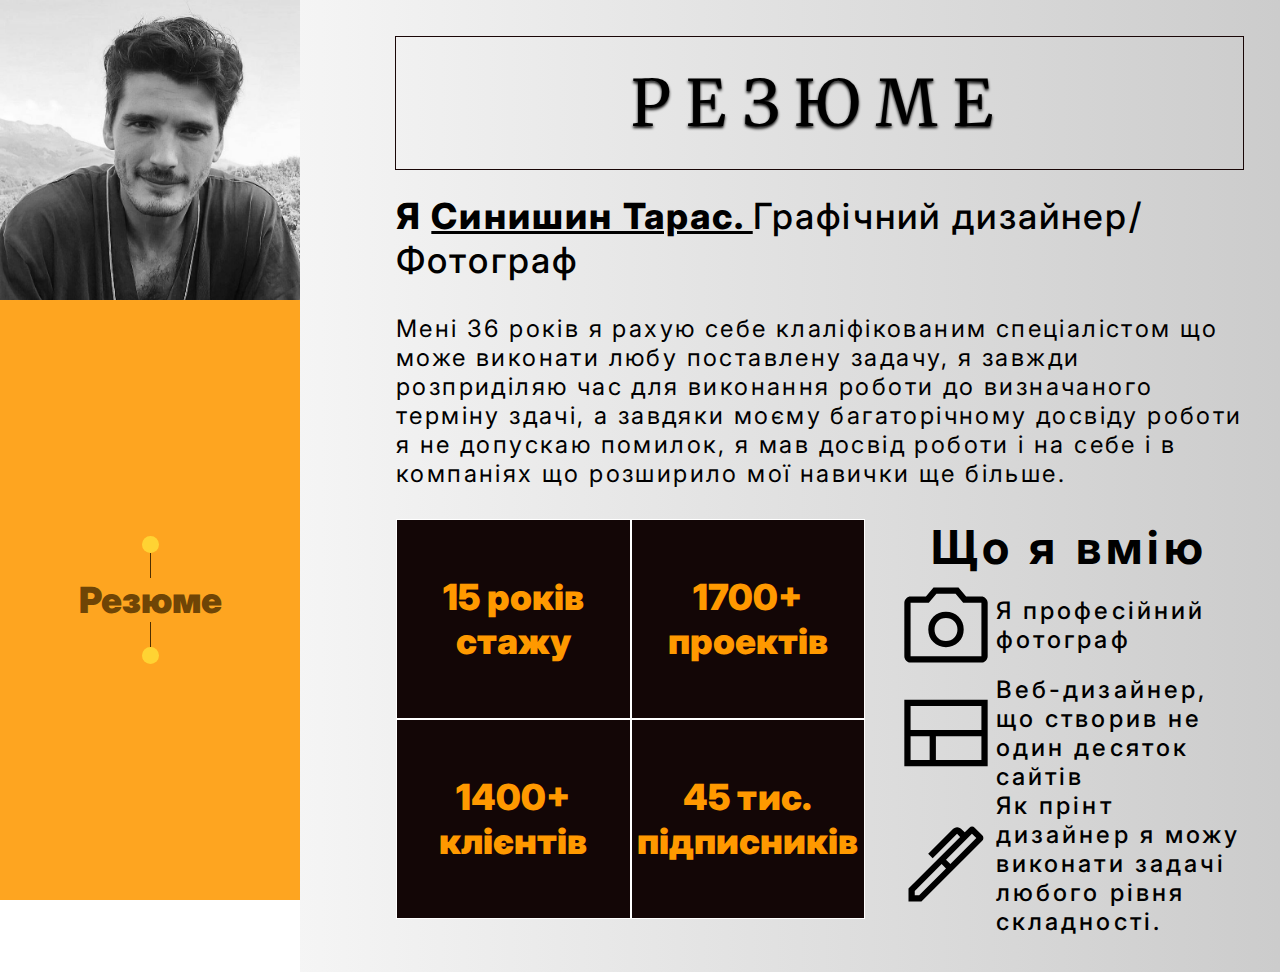
==== portfolio.html @ 20724bbf "Implemented resume block" ====
<!DOCTYPE html>
<html lang="en">
  <head>
    <meta charset="UTF-8" />
    <meta name="viewport" content="width=device-width, initial-scale=1.0" />
    <title>Портфоліо</title>
    <link rel="stylesheet" href="portfolio-style.css" />
  </head>
  <body>
    <aside>
      <img src="resources/my_photo.jpg" alt="My photo">  
      <div id="page-structure">
        <div class="aside-seperator">
          <div class="aside-seperator-dot"></div>
          <div class="aside-seperator-line"></div>
        </div>
        <p class="aside-destination">Резюме</p>
        <div class="aside-seperator">
          <div class="aside-seperator-line"></div>
          <div class="aside-seperator-dot"></div>
        </div>
      </div>
    </aside>
    <main>
      <div class="block">
        <div class="block-headline">РЕЗЮМЕ</div> 
        <div style="height: 36px;"></div>
        <p id="about-me">
            <span style="font-weight: 800;">Я </span>
            <span style="font-weight: 800; text-decoration: underline;">
                Синишин Тарас.
            </span>
            Графічний дизайнер/Фотограф
        </p> 
        <div style="height: 48px;"></div>
        <p id="about-me-details">Мені 36 років я рахую себе клаліфікованим спеціалістом що може виконати любу поставлену задачу, я завжди розприділяю час для виконання роботи до визначаного терміну здачі, а завдяки моєму багаторічному досвіду роботи я не допускаю помилок, я мав досвід роботи і на себе і в компаніях що розширило мої навички ще більше.</p>
        <div style="height: 48px;"></div>
        <div id="why-me-block">
          <div id="achievements-block">
            <div class="achievement">15 років стажу</div>
            <div class="achievement">1700+ проектів</div>
            <div class="achievement">1400+ клієнтів</div>
            <div class="achievement">45 тис. підписників</div>
          </div>
          <div style="width: 96px;"></div>
          <div id="what-i-can-do">
            <h3 style="align-self: center;">Що я вмію</h3>
            <div class="what-i-can-do-item">
              <img src="resources/camera-icon.svg">
              <p>Я професійний фотограф</p>
            </div>
            <div class="what-i-can-do-item">
              <img src="resources/layout-icon.svg">
              <p>Веб-дизайнер, що створив не один десяток сайтів</p>
            </div>
            <div class="what-i-can-do-item">
              <img src="resources/pen-icon.svg">
              <p>Як прінт дизайнер я можу виконати задачі любого рівня складності.</p>
            </div>
          </div>
        </div>
      </div>  
    </main>
  </body>
</html>
---- portfolio-style.css ----
/*Inter font*/
@import url('https://fonts.googleapis.com/css2?family=Inter:wght@100..900&display=swap');
/*Merriweather font*/
@import url('https://fonts.googleapis.com/css2?family=Merriweather:ital,wght@0,300;0,400;0,700;0,900;1,300;1,400;1,700;1,900&display=swap');

* {
    margin: 0px;
}

body {
    display: flex;
}



/*Бічна панель навігації*/
aside {
    display: flex;
    flex-direction: column;
    width: 300px;
    height: 100vh;
    background-color: hsla(36, 99%, 56%, 1);
}

#page-structure {
    display: flex;
    flex-direction: column;
    justify-content: center;
    align-items: center;
    width: 100%;
    flex-grow: 1;
}

.aside-seperator {
    display: flex;
    flex-direction: column;
    align-items: center;
}

.aside-seperator-dot {
    width: 17px;
    height: 17px;
    border-radius: 50%;
    background-color: hsla(47, 100%, 60%, 1);
}

.aside-seperator-line {
    width: 1px;
    height: 25px;
    background-color: hsla(36, 100%, 15%, 1);
}

.aside-destination {
    font-family: "Inter", sans-serif;
    font-size: 36px;
    font-weight: 900;
    color: hsla(36, 90%, 23%, 1);
}



/*Головний блок та спільні компоненти*/
main {
    background-image: linear-gradient(90deg, hsla(0, 0%, 96%, 1), hsla(0, 0%, 79%, 1));
    flex-grow: 1;
}

.block {
    display: flex;
    flex-direction: column;
    padding: 36px 96px;
    height: 100vh;
}

.block-headline {
    display: flex;
    justify-content: center;
    align-items: center;
    max-width: 1305px;
    width: 100%;
    height: 202px;
    align-self: center;
    border: 1px solid hsla(0, 63%, 6%, 1);
    font-family: "Merriweather", sans-serif;
    font-size: 64px;
    font-weight: 400;
    letter-spacing: 0.25em;
    text-shadow: 0px 2px 3px black;
}



/*Блок резюме*/
#about-me {
    font-family: "Inter", sans-serif;
    font-size: 36px;
    font-weight: 500;
    letter-spacing: 0.06em;
}

#about-me-details {
    font-family: "Inter", sans-serif;
    font-size: 24px;
    font-weight: 400;
    letter-spacing: 0.1em;
}

#why-me-block {
    display: flex;
}

#achievements-block {
    display: grid;
    height: 400px;
    grid-template-columns: 50% 50%;
    background-color: hsla(0, 50%, 5%, 1);
}

.achievement {
    display: flex;
    /* height: 200px; */
    justify-content: center;
    align-items: center;
    font-family: "Inter", sans-serif;
    font-size: 36px;
    font-weight: 900;
    text-align: center;
    color: hsla(36, 100%, 50%, 1);
    border: 1px solid white;
    padding: 24px;
}

#what-i-can-do {
    display: flex;
    flex-direction: column;
    font-family: "Inter", sans-serif;
    font-size: 40px;
    font-weight: 800;
    letter-spacing: 0.13em;
}

.what-i-can-do-item {
    display: flex;
    align-items: center;
    font-family: "Inter", sans-serif;
    font-size: 24px;
    font-weight: 500;
    letter-spacing: 0.13em;
}
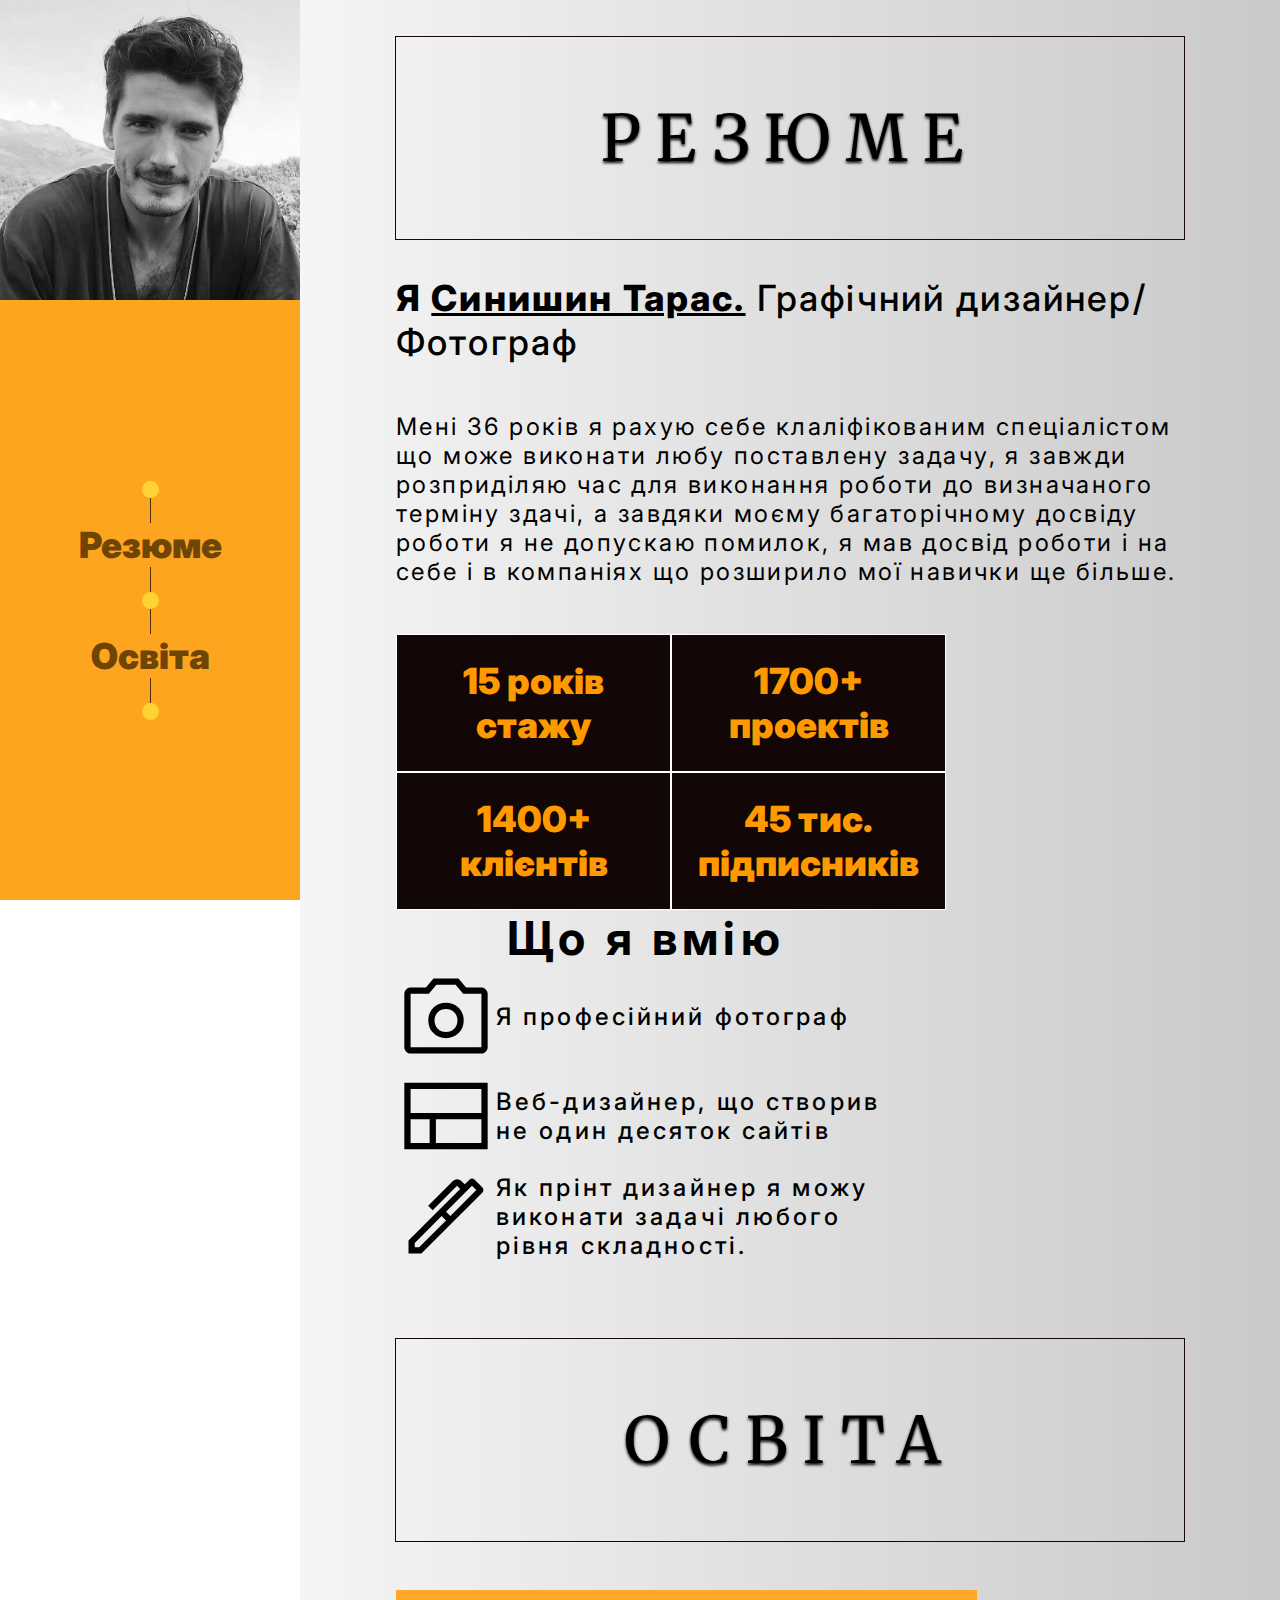
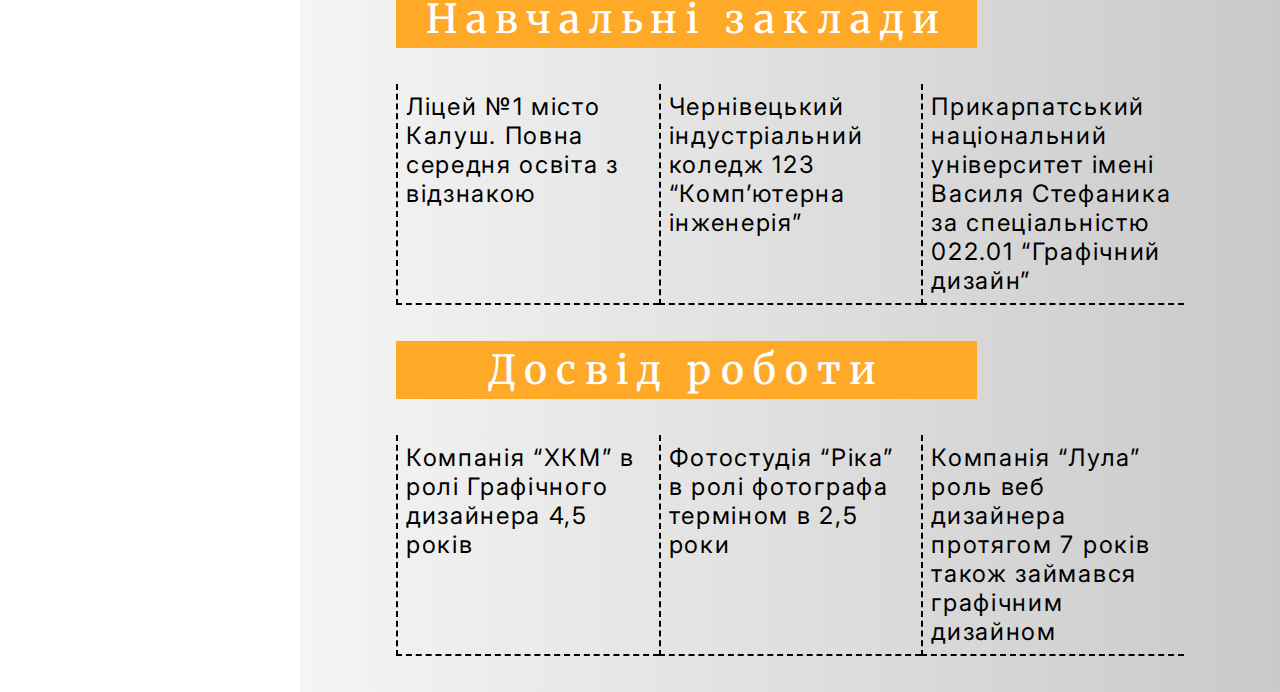
==== commit 66a207c5: "Implemented education block" ====
--- a/portfolio.html
+++ b/portfolio.html
@@ -18,18 +18,23 @@
         <div class="aside-seperator">
           <div class="aside-seperator-line"></div>
           <div class="aside-seperator-dot"></div>
+          <div class="aside-seperator-line"></div>
+        </div>
+        <p class="aside-destination">Освіта</p>
+        <div class="aside-seperator">
+          <div class="aside-seperator-line"></div>
+          <div class="aside-seperator-dot"></div>
         </div>
       </div>
     </aside>
     <main>
+      <!--Блок резюме-->
       <div class="block">
         <div class="block-headline">РЕЗЮМЕ</div> 
         <div style="height: 36px;"></div>
         <p id="about-me">
             <span style="font-weight: 800;">Я </span>
-            <span style="font-weight: 800; text-decoration: underline;">
-                Синишин Тарас.
-            </span>
+            <span style="font-weight: 800; text-decoration: underline;"> Синишин Тарас.</span>
             Графічний дизайнер/Фотограф
         </p> 
         <div style="height: 48px;"></div>
@@ -59,7 +64,27 @@
             </div>
           </div>
         </div>
-      </div>  
+      </div> 
+      <!--Блок освіти-->
+      <div class="block">
+        <div class="block-headline">ОСВІТА</div> 
+        <div style="height: 48px;"></div>
+        <h3 class="education-type-title">Навчальні заклади</h3>
+        <div style="height: 36px;"></div>
+        <div class="education-items">
+          <div class="education-item">Ліцей №1 місто Калуш. Повна середня освіта з відзнакою</div>
+          <div class="education-item">Чернівецький індустріальний коледж 123 “Комп’ютерна інженерія”</div>
+          <div class="education-item">Прикарпатський національний університет імені Василя Стефаника за спеціальністю 022.01 “Графічний дизайн”</div>
+        </div>
+        <div style="height: 36px;"></div>
+        <h3 class="education-type-title">Досвід роботи</h3>
+        <div style="height: 36px;"></div>
+        <div class="education-items">
+          <div class="education-item">Компанія “ХКМ” в ролі Графічного дизайнера 4,5 років</div>
+          <div class="education-item">Фотостудія “Ріка” в ролі фотографа терміном в 2,5 роки</div>
+          <div class="education-item">Компанія “Лула” роль веб дизайнера протягом 7 років також займався графічним дизайном</div>
+        </div>
+      </div> 
     </main>
   </body>
 </html>
--- a/portfolio-style.css
+++ b/portfolio-style.css
@@ -3,21 +3,22 @@
 /*Merriweather font*/
 @import url('https://fonts.googleapis.com/css2?family=Merriweather:ital,wght@0,300;0,400;0,700;0,900;1,300;1,400;1,700;1,900&display=swap');
 
+:root {
+    --aside-width: 300px;
+}
+
 * {
     margin: 0px;
-}
-
-body {
-    display: flex;
 }
 
 
 
 /*Бічна панель навігації*/
 aside {
+    position: fixed;
     display: flex;
     flex-direction: column;
-    width: 300px;
+    width: var(--aside-width);
     height: 100vh;
     background-color: hsla(36, 99%, 56%, 1);
 }
@@ -62,14 +63,14 @@
 /*Головний блок та спільні компоненти*/
 main {
     background-image: linear-gradient(90deg, hsla(0, 0%, 96%, 1), hsla(0, 0%, 79%, 1));
-    flex-grow: 1;
+    margin-left: var(--aside-width);
 }
 
 .block {
     display: flex;
     flex-direction: column;
     padding: 36px 96px;
-    height: 100vh;
+    min-height: 100vh;
 }
 
 .block-headline {
@@ -107,18 +108,18 @@
 
 #why-me-block {
     display: flex;
+    flex-wrap: wrap;
 }
 
 #achievements-block {
     display: grid;
-    height: 400px;
+    max-width: 550px;
     grid-template-columns: 50% 50%;
     background-color: hsla(0, 50%, 5%, 1);
 }
 
 .achievement {
     display: flex;
-    /* height: 200px; */
     justify-content: center;
     align-items: center;
     font-family: "Inter", sans-serif;
@@ -137,6 +138,7 @@
     font-size: 40px;
     font-weight: 800;
     letter-spacing: 0.13em;
+    max-width: 500px;
 }
 
 .what-i-can-do-item {
@@ -146,4 +148,33 @@
     font-size: 24px;
     font-weight: 500;
     letter-spacing: 0.13em;
+}
+
+.education-type-title {
+    width: 565px;
+    font-family: "Merriweather", sans-serif;
+    font-size: 40px;
+    font-weight: 500;
+    letter-spacing: 0.21em;
+    text-align: center;
+    padding: 4px 8px;
+    background-color: hsla(36, 100%, 58%, 1);
+    color: white;
+}
+
+.education-items {
+    display: flex;
+}
+
+.education-item {
+    flex: 1;
+    min-width: 200px;
+    min-height: 160px;
+    border-left: 2px dashed black;
+    border-bottom: 2px dashed black;
+    font-family: "Inter", sans-serif;
+    font-size: 24px;
+    font-weight: 400;
+    padding: 8px;
+    letter-spacing: 0.07em;
 }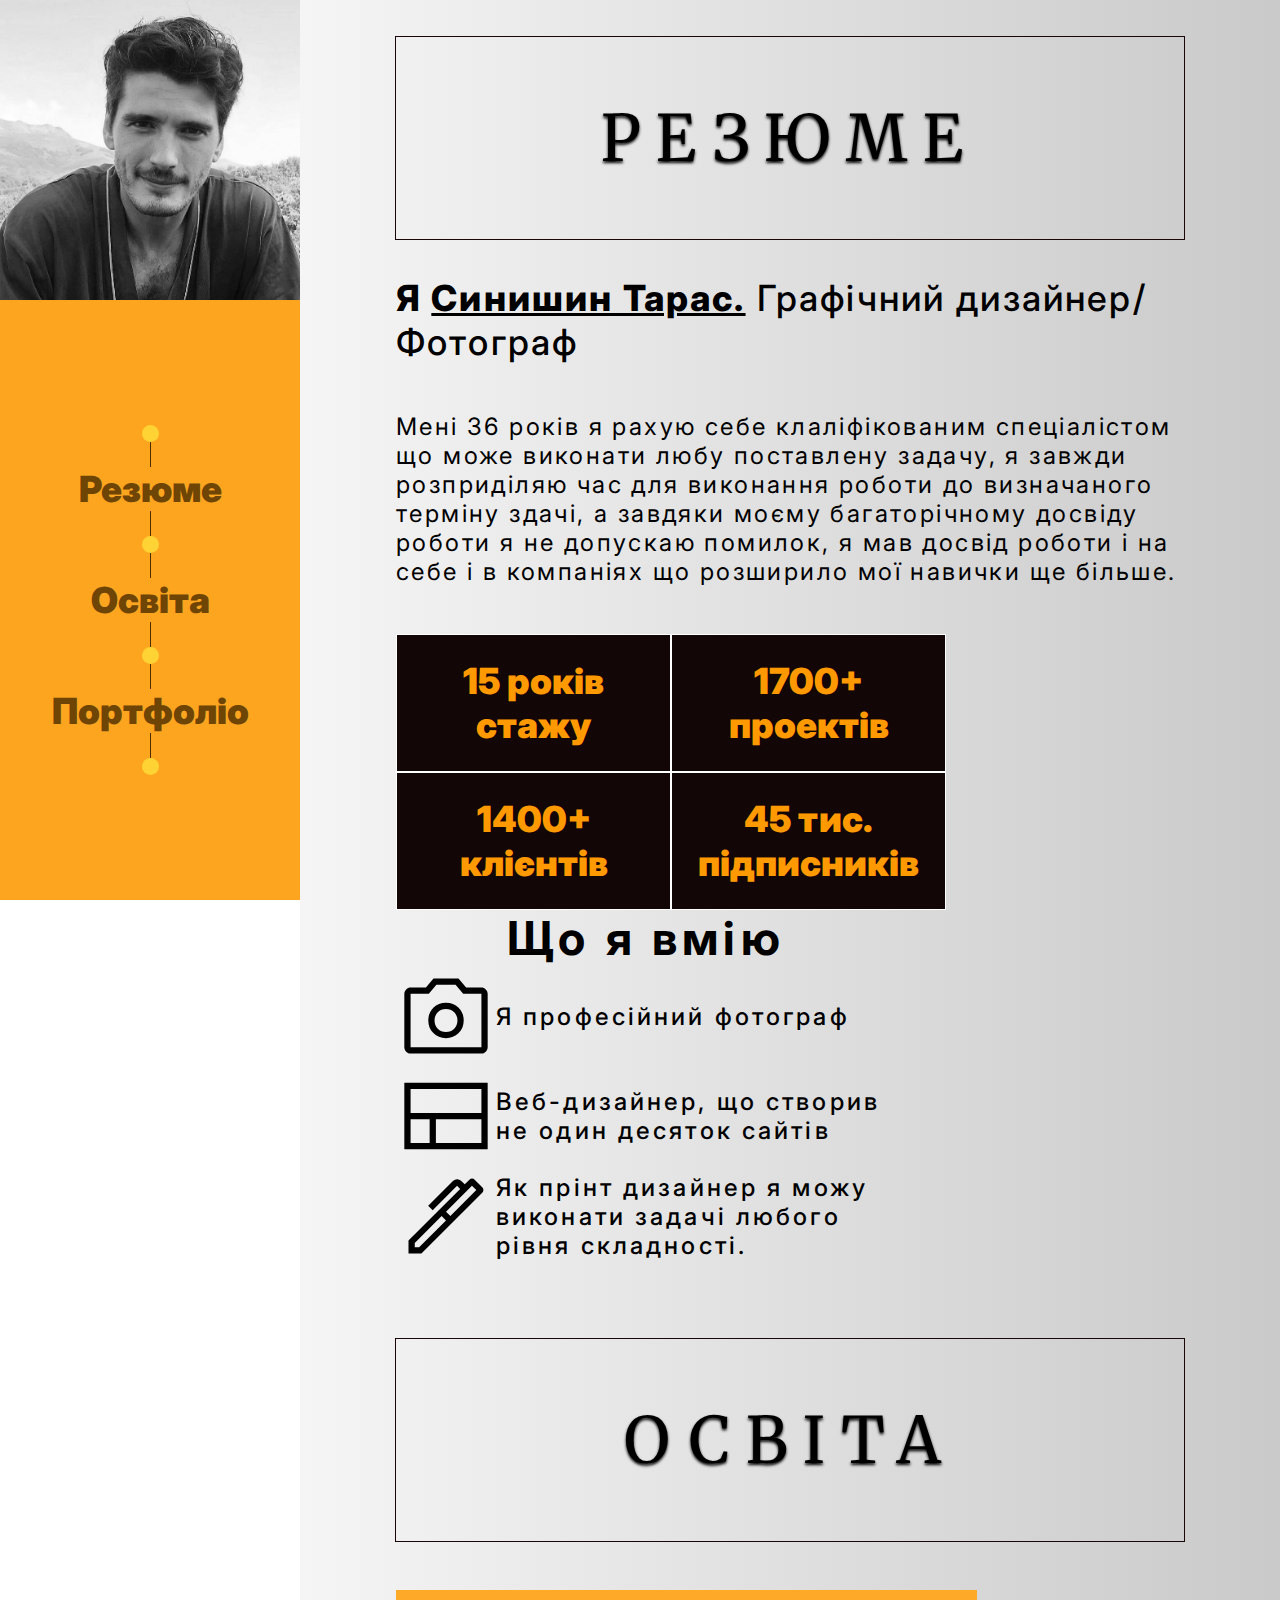
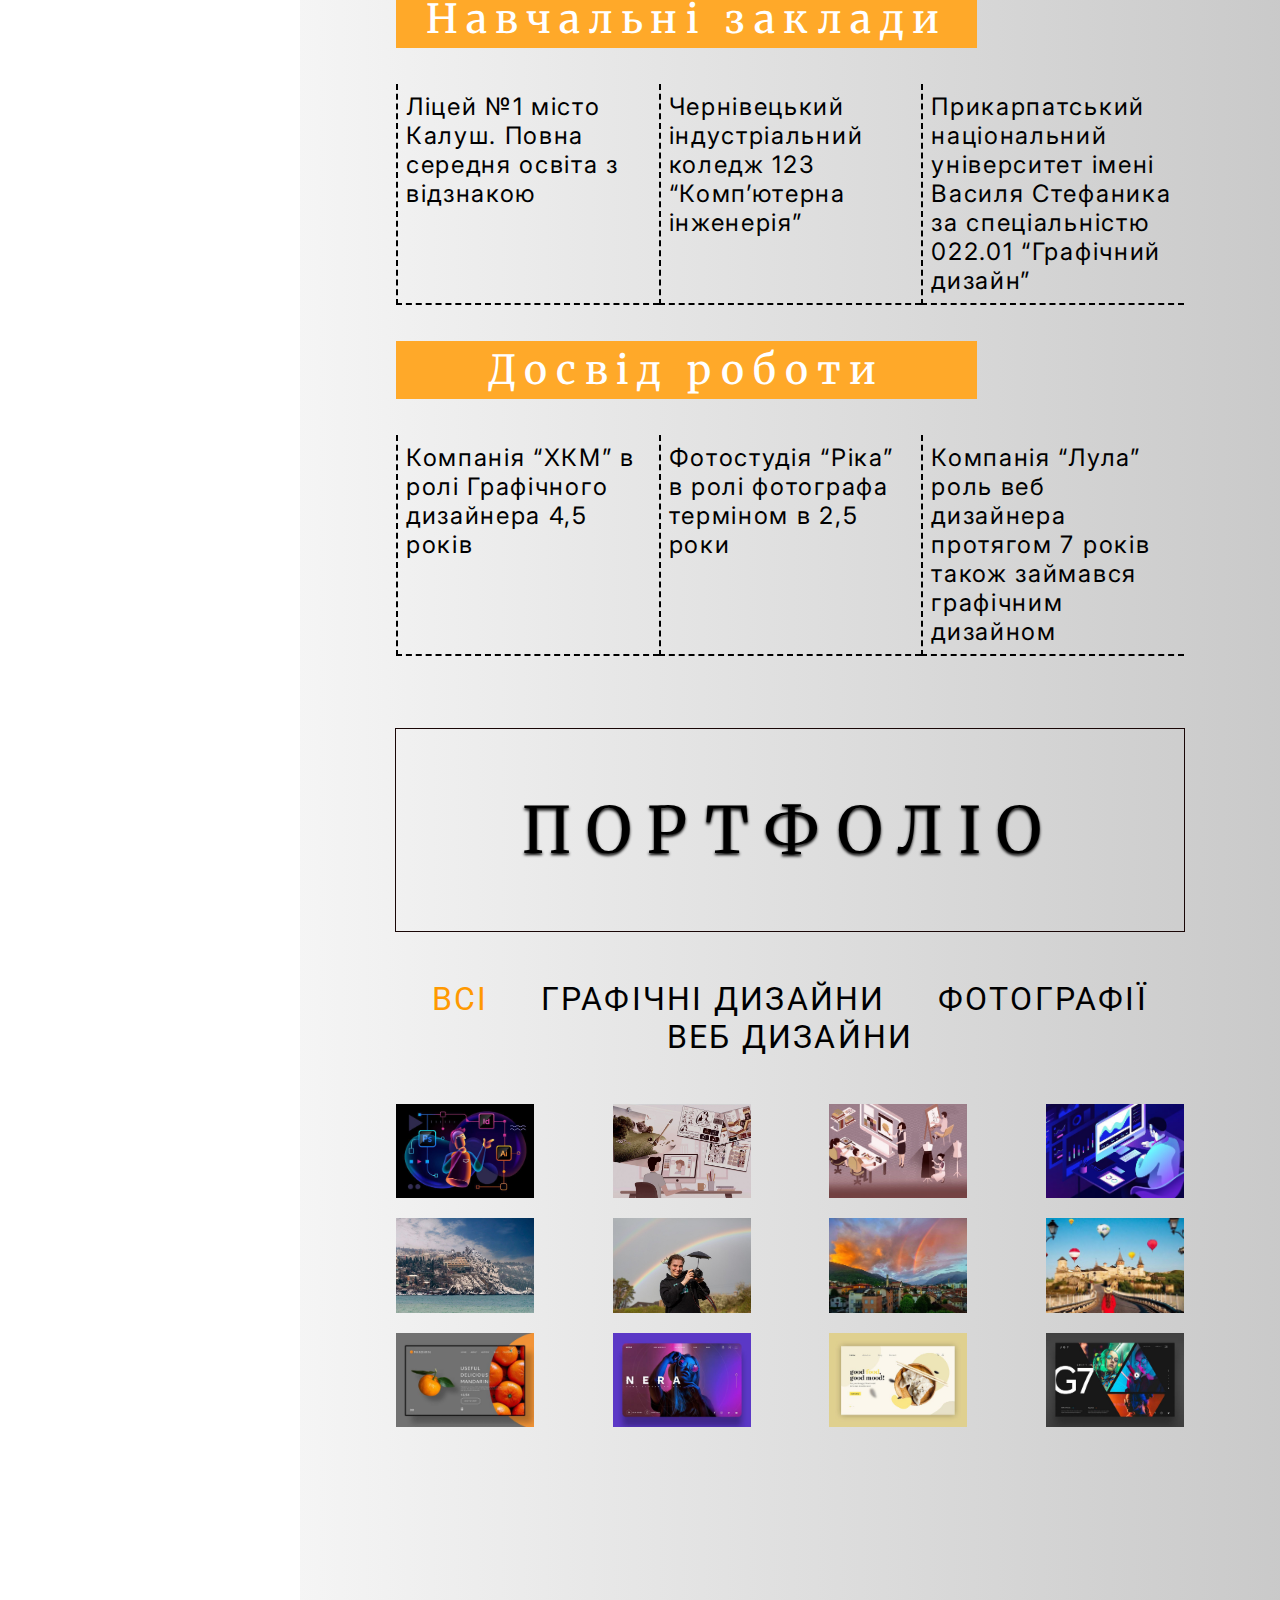
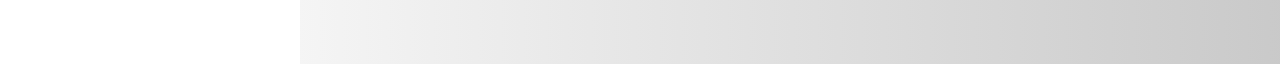
==== commit a9bbafb2: "Implemented portfolio block" ====
--- a/portfolio.html
+++ b/portfolio.html
@@ -21,6 +21,12 @@
           <div class="aside-seperator-line"></div>
         </div>
         <p class="aside-destination">Освіта</p>
+        <div class="aside-seperator">
+          <div class="aside-seperator-line"></div>
+          <div class="aside-seperator-dot"></div>
+          <div class="aside-seperator-line"></div>
+        </div>
+        <p class="aside-destination">Портфоліо</p>
         <div class="aside-seperator">
           <div class="aside-seperator-line"></div>
           <div class="aside-seperator-dot"></div>
@@ -85,6 +91,32 @@
           <div class="education-item">Компанія “Лула” роль веб дизайнера протягом 7 років також займався графічним дизайном</div>
         </div>
       </div> 
+      <!--Портфоліо блок-->
+      <div class="block">
+        <div class="block-headline">ПОРТФОЛІО</div> 
+        <div style="height: 48px;"></div>
+        <div id="portfolio-item-types-selector">
+          <p class="selected-portfolio-item-type">ВСІ</p>
+          <p class="unselected-portfolio-item-type">ГРАФІЧНІ ДИЗАЙНИ</p>
+          <p class="unselected-portfolio-item-type">ФОТОГРАФІЇ</p>
+          <p class="unselected-portfolio-item-type">ВЕБ ДИЗАЙНИ</p>
+        </div>
+        <div style="height: 48px;"></div>
+        <div id="portfolio-items">
+          <img src="resources/graphic_design_1.jpg" alt="Графічний дизайн 1" class="portfolio-item">
+          <img src="resources/graphic_design_2.jpg" alt="Графічний дизайн 2" class="portfolio-item">
+          <img src="resources/graphic_design_3.jpg" alt="Графічний дизайн 3" class="portfolio-item">
+          <img src="resources/graphic_design_4.jpg" alt="Графічний дизайн 4" class="portfolio-item">
+          <img src="resources/photography_1.jpg" alt="Фотографія 1" class="portfolio-item">
+          <img src="resources/photography_2.jpg" alt="Фотографія 2" class="portfolio-item">
+          <img src="resources/photography_3.jpg" alt="Фотографія 3" class="portfolio-item">
+          <img src="resources/photography_4.jpg" alt="Фотографія 4" class="portfolio-item">
+          <img src="resources/web_design_1.jpg" alt="Веб-дизайн 1" class="portfolio-item">
+          <img src="resources/web_design_2.jpg" alt="Веб-дизайн 2" class="portfolio-item">
+          <img src="resources/web_design_3.jpg" alt="Веб-дизайн 3" class="portfolio-item">
+          <img src="resources/web_design_4.jpg" alt="Веб-дизайн 4" class="portfolio-item">
+        </div>
+      </div>
     </main>
   </body>
 </html>
--- a/portfolio-style.css
+++ b/portfolio-style.css
@@ -2,6 +2,8 @@
 @import url('https://fonts.googleapis.com/css2?family=Inter:wght@100..900&display=swap');
 /*Merriweather font*/
 @import url('https://fonts.googleapis.com/css2?family=Merriweather:ital,wght@0,300;0,400;0,700;0,900;1,300;1,400;1,700;1,900&display=swap');
+/*Roboto font*/
+@import url('https://fonts.googleapis.com/css2?family=Roboto:ital,wght@0,100;0,300;0,400;0,500;0,700;0,900;1,100;1,300;1,400;1,500;1,700;1,900&display=swap');
 
 :root {
     --aside-width: 300px;
@@ -56,6 +58,8 @@
     font-size: 36px;
     font-weight: 900;
     color: hsla(36, 90%, 23%, 1);
+    user-select: none;
+    cursor: pointer;
 }
 
 
@@ -150,6 +154,9 @@
     letter-spacing: 0.13em;
 }
 
+
+
+/*Блок освіти*/
 .education-type-title {
     width: 565px;
     font-family: "Merriweather", sans-serif;
@@ -177,4 +184,50 @@
     font-weight: 400;
     padding: 8px;
     letter-spacing: 0.07em;
+}
+
+
+
+/*Блок портфоліо*/
+#portfolio-item-types-selector {
+    display: flex;
+    flex-wrap: wrap;
+    width: 100%;
+    justify-content: space-evenly;
+}
+
+.selected-portfolio-item-type {
+    font-family: "Roboto", sans-serif;
+    font-size: 32px;
+    font-weight: 400;
+    letter-spacing: 0.07em;
+    color: hsla(36, 100%, 50%, 1);
+    text-align: center;
+    margin: 0px 16px;
+    user-select: none;
+    cursor: pointer;
+}
+
+.unselected-portfolio-item-type {
+    font-family: "Roboto", sans-serif;
+    font-size: 32px;
+    font-weight: 400;
+    letter-spacing: 0.07em;
+    text-align: center;
+    margin: 0px 16px;
+    user-select: none;
+    cursor: pointer;
+}
+
+#portfolio-items {
+    display: grid;
+    row-gap: 20px;
+    column-gap: 10%;
+    grid-template-columns: repeat(4, 1fr);
+}
+
+.portfolio-item {
+    width: 100%;
+    aspect-ratio: 270/185;
+    object-fit: cover;
 }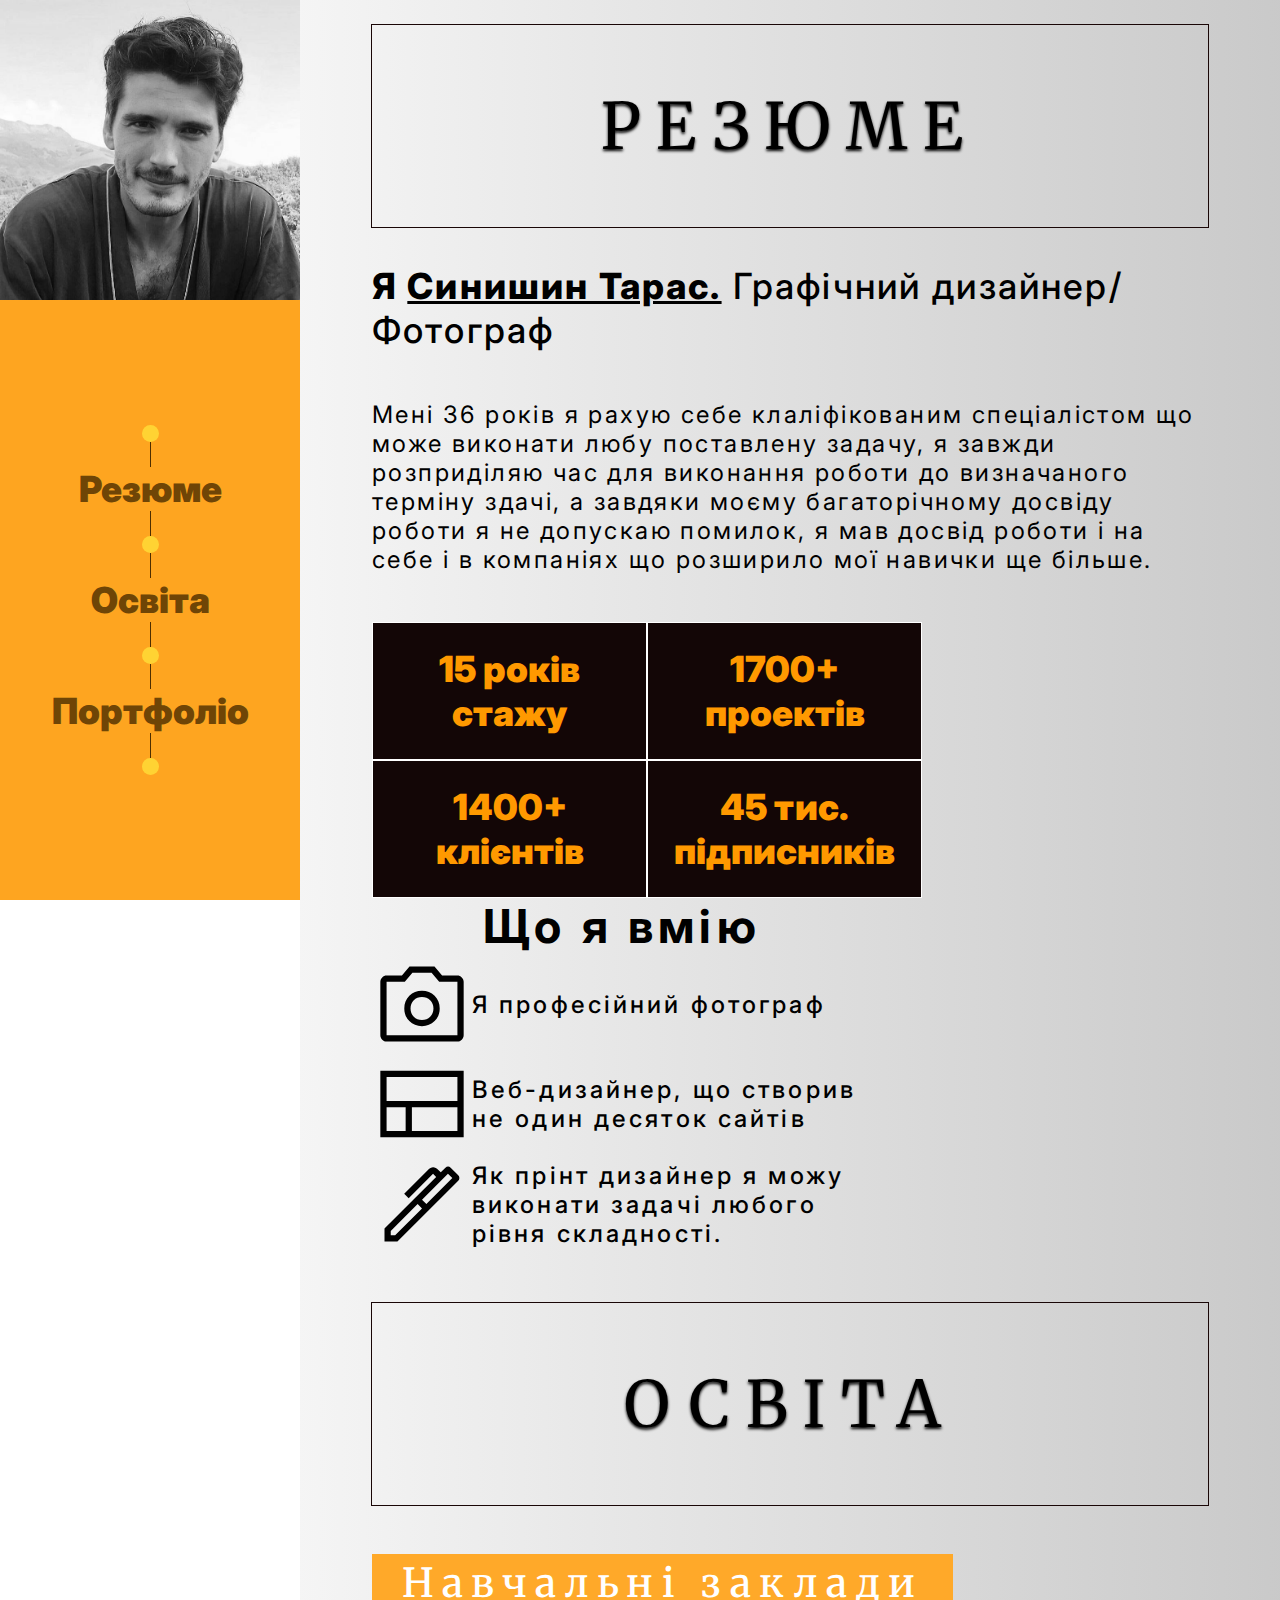
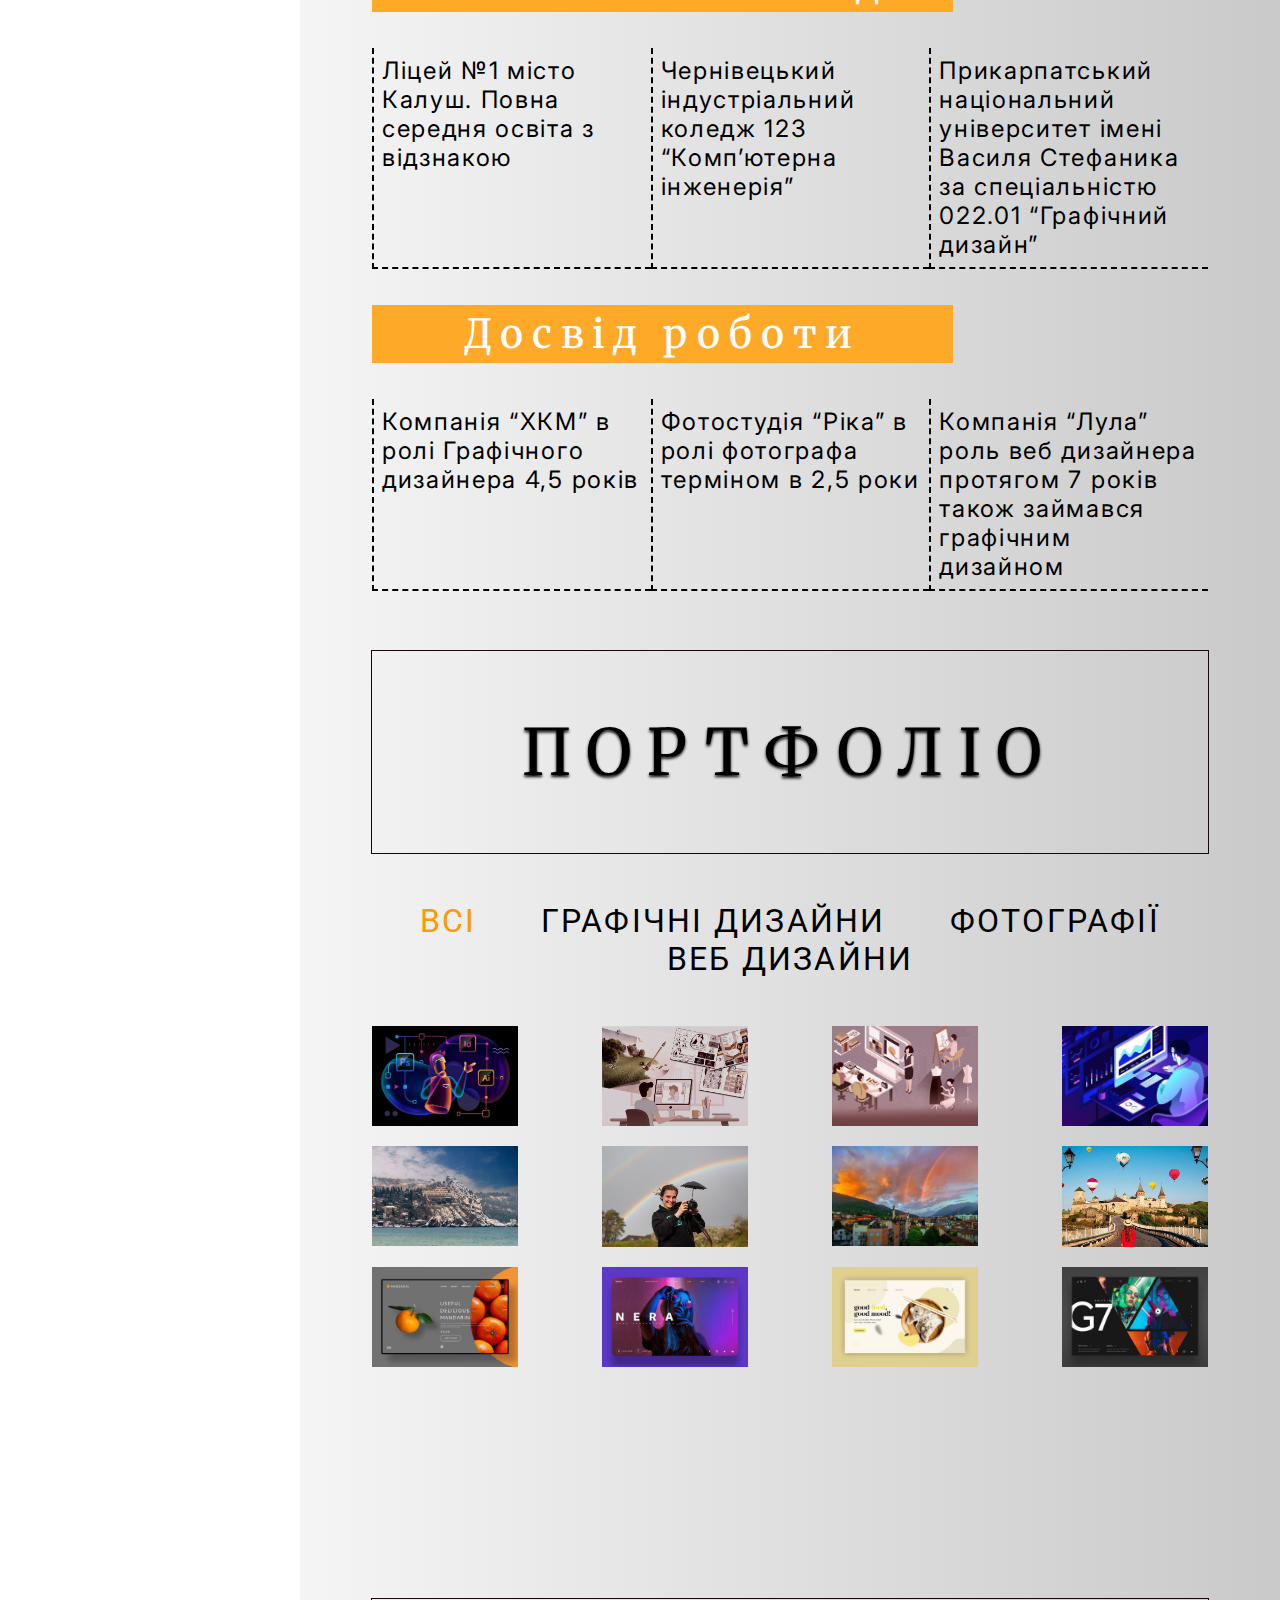
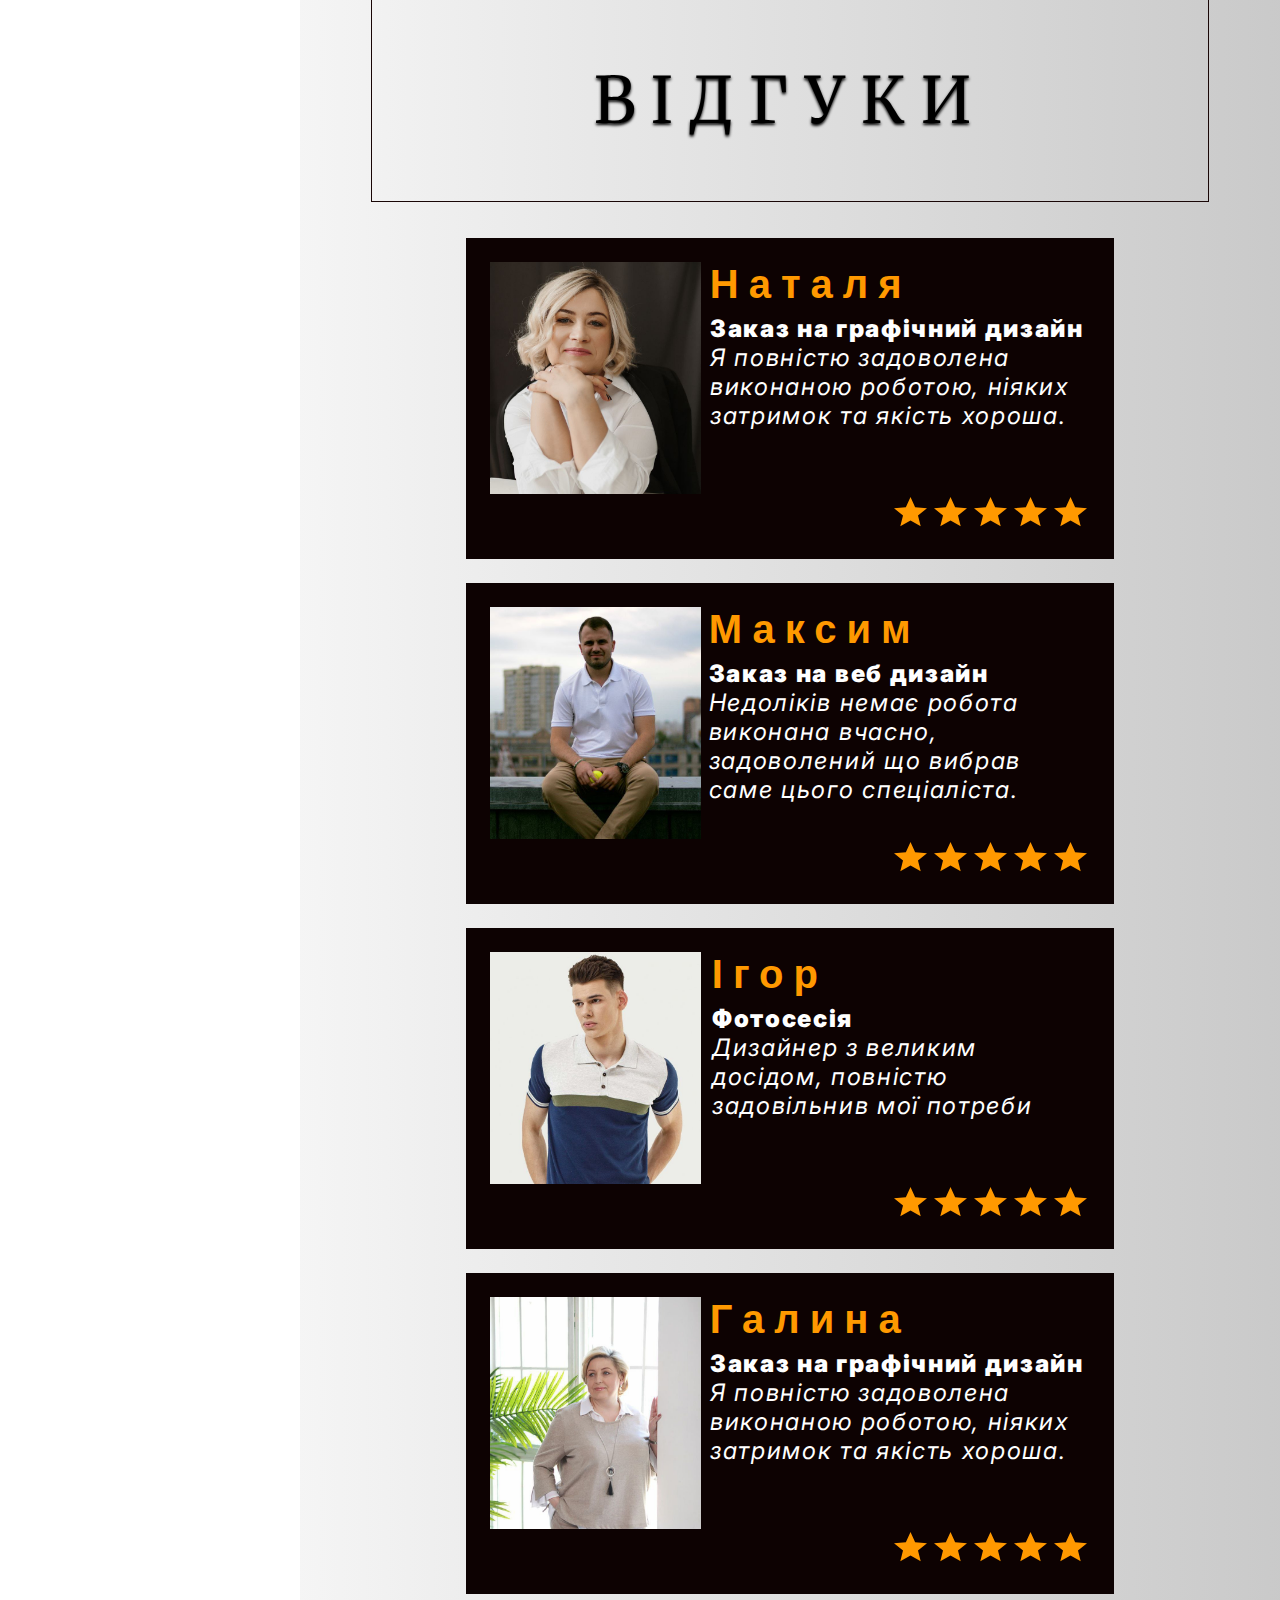
==== commit 52057c52: "Implemented reviews block" ====
--- a/portfolio.html
+++ b/portfolio.html
@@ -91,7 +91,7 @@
           <div class="education-item">Компанія “Лула” роль веб дизайнера протягом 7 років також займався графічним дизайном</div>
         </div>
       </div> 
-      <!--Портфоліо блок-->
+      <!--Блок портфоліо-->
       <div class="block">
         <div class="block-headline">ПОРТФОЛІО</div> 
         <div style="height: 48px;"></div>
@@ -117,6 +117,85 @@
           <img src="resources/web_design_4.jpg" alt="Веб-дизайн 4" class="portfolio-item">
         </div>
       </div>
+      <!--Блок відгуків-->
+      <div class="block">
+        <div class="block-headline">ВІДГУКИ</div> 
+        <div style="height: 24px;"></div>
+        <div id="reviews">
+          <div class="review">
+            <div style="display: flex;">
+              <img src="resources/customer_1.jpg" alt="Клієнт 1" class="reviewer-photo">
+              <div style="width: 24px;"></div>
+              <div>
+                <p class="reviewer-name">Наталя</p>
+                <p class="review-order-type">Заказ на графічний дизайн</p>
+                <p class="review-description">Я повністю задоволена виконаною роботою, ніяких затримок та якість хороша.</p>
+              </div>
+            </div>
+            <div class="review-stars">
+              <img src="resources/star-icon.svg">
+              <img src="resources/star-icon.svg">
+              <img src="resources/star-icon.svg">
+              <img src="resources/star-icon.svg">
+              <img src="resources/star-icon.svg">
+            </div>
+          </div>
+          <div class="review">
+            <div style="display: flex;">
+              <img src="resources/customer_2.jpg" alt="Клієнт 2" class="reviewer-photo">
+              <div style="width: 24px;"></div>
+              <div>
+                <p class="reviewer-name">Максим</p>
+                <p class="review-order-type">Заказ на веб дизайн</p>
+                <p class="review-description">Недоліків немає робота виконана вчасно, задоволений що вибрав саме цього спеціаліста.</p>
+              </div>
+            </div>
+            <div class="review-stars">
+              <img src="resources/star-icon.svg">
+              <img src="resources/star-icon.svg">
+              <img src="resources/star-icon.svg">
+              <img src="resources/star-icon.svg">
+              <img src="resources/star-icon.svg">
+            </div>
+          </div>
+          <div class="review">
+            <div style="display: flex;">
+              <img src="resources/customer_3.jpg" alt="Клієнт 3" class="reviewer-photo">
+              <div style="width: 24px;"></div>
+              <div>
+                <p class="reviewer-name">Ігор</p>
+                <p class="review-order-type">Фотосесія</p>
+                <p class="review-description">Дизайнер з великим досідом, повністю задовільнив мої потреби</p>
+              </div>
+            </div>
+            <div class="review-stars">
+              <img src="resources/star-icon.svg">
+              <img src="resources/star-icon.svg">
+              <img src="resources/star-icon.svg">
+              <img src="resources/star-icon.svg">
+              <img src="resources/star-icon.svg">
+            </div>
+          </div>
+          <div class="review">
+            <div style="display: flex;">
+              <img src="resources/customer_4.jpg" alt="Клієнт 4" class="reviewer-photo">
+              <div style="width: 24px;"></div>
+              <div>
+                <p class="reviewer-name">Галина</p>
+                <p class="review-order-type">Заказ на графічний дизайн</p>
+                <p class="review-description">Я повністю задоволена виконаною роботою, ніяких затримок та якість хороша.</p>
+              </div>
+            </div>
+            <div class="review-stars">
+              <img src="resources/star-icon.svg">
+              <img src="resources/star-icon.svg">
+              <img src="resources/star-icon.svg">
+              <img src="resources/star-icon.svg">
+              <img src="resources/star-icon.svg">
+            </div>
+          </div>
+        </div>
+      </div>
     </main>
   </body>
 </html>
--- a/portfolio-style.css
+++ b/portfolio-style.css
@@ -4,6 +4,8 @@
 @import url('https://fonts.googleapis.com/css2?family=Merriweather:ital,wght@0,300;0,400;0,700;0,900;1,300;1,400;1,700;1,900&display=swap');
 /*Roboto font*/
 @import url('https://fonts.googleapis.com/css2?family=Roboto:ital,wght@0,100;0,300;0,400;0,500;0,700;0,900;1,100;1,300;1,400;1,500;1,700;1,900&display=swap');
+/*Kufam font*/
+@import url('https://fonts.googleapis.com/css2?family=Kufam:ital,wght@0,400..900;1,400..900&display=swap');
 
 :root {
     --aside-width: 300px;
@@ -73,7 +75,7 @@
 .block {
     display: flex;
     flex-direction: column;
-    padding: 36px 96px;
+    padding: 24px 72px;
     min-height: 100vh;
 }
 
@@ -230,4 +232,59 @@
     width: 100%;
     aspect-ratio: 270/185;
     object-fit: cover;
+}
+
+
+
+/*Блок портфоліо*/
+#reviews {
+    display: flex;
+    justify-content: center;
+    flex-wrap: wrap;
+}
+
+.review {
+    display: flex;
+    flex-direction: column;
+    max-width: 600px;
+    background: hsla(0, 75%, 3%, 1);  
+    padding: 24px;
+    margin: 12px;
+}
+
+.reviewer-photo {
+    aspect-ratio: 211/232;
+    width: 211px;
+    height: 232px;
+    object-fit: cover;
+}
+
+.reviewer-name {
+    font-family: "Kufam", sans-serif;
+    font-size: 40px;
+    font-weight: 900;
+    letter-spacing: 0.25em;
+    color: hsla(36, 100%, 50%, 1);
+}
+
+.review-order-type {
+    font-family: "Inter", sans-serif;
+    font-size: 24px;
+    font-weight: 900;
+    letter-spacing: 0.07em;
+    color: hsla(0, 0%, 100%, 1);
+}
+
+.review-description {
+    font-family: "Inter", sans-serif;
+    font-size: 24px;
+    font-style: italic;
+    font-weight: 400;
+    letter-spacing: 0.07em;
+    color: hsla(0, 0%, 100%, 1);
+}
+
+.review-stars {
+    display: inline-block;
+    align-self: flex-end;
 }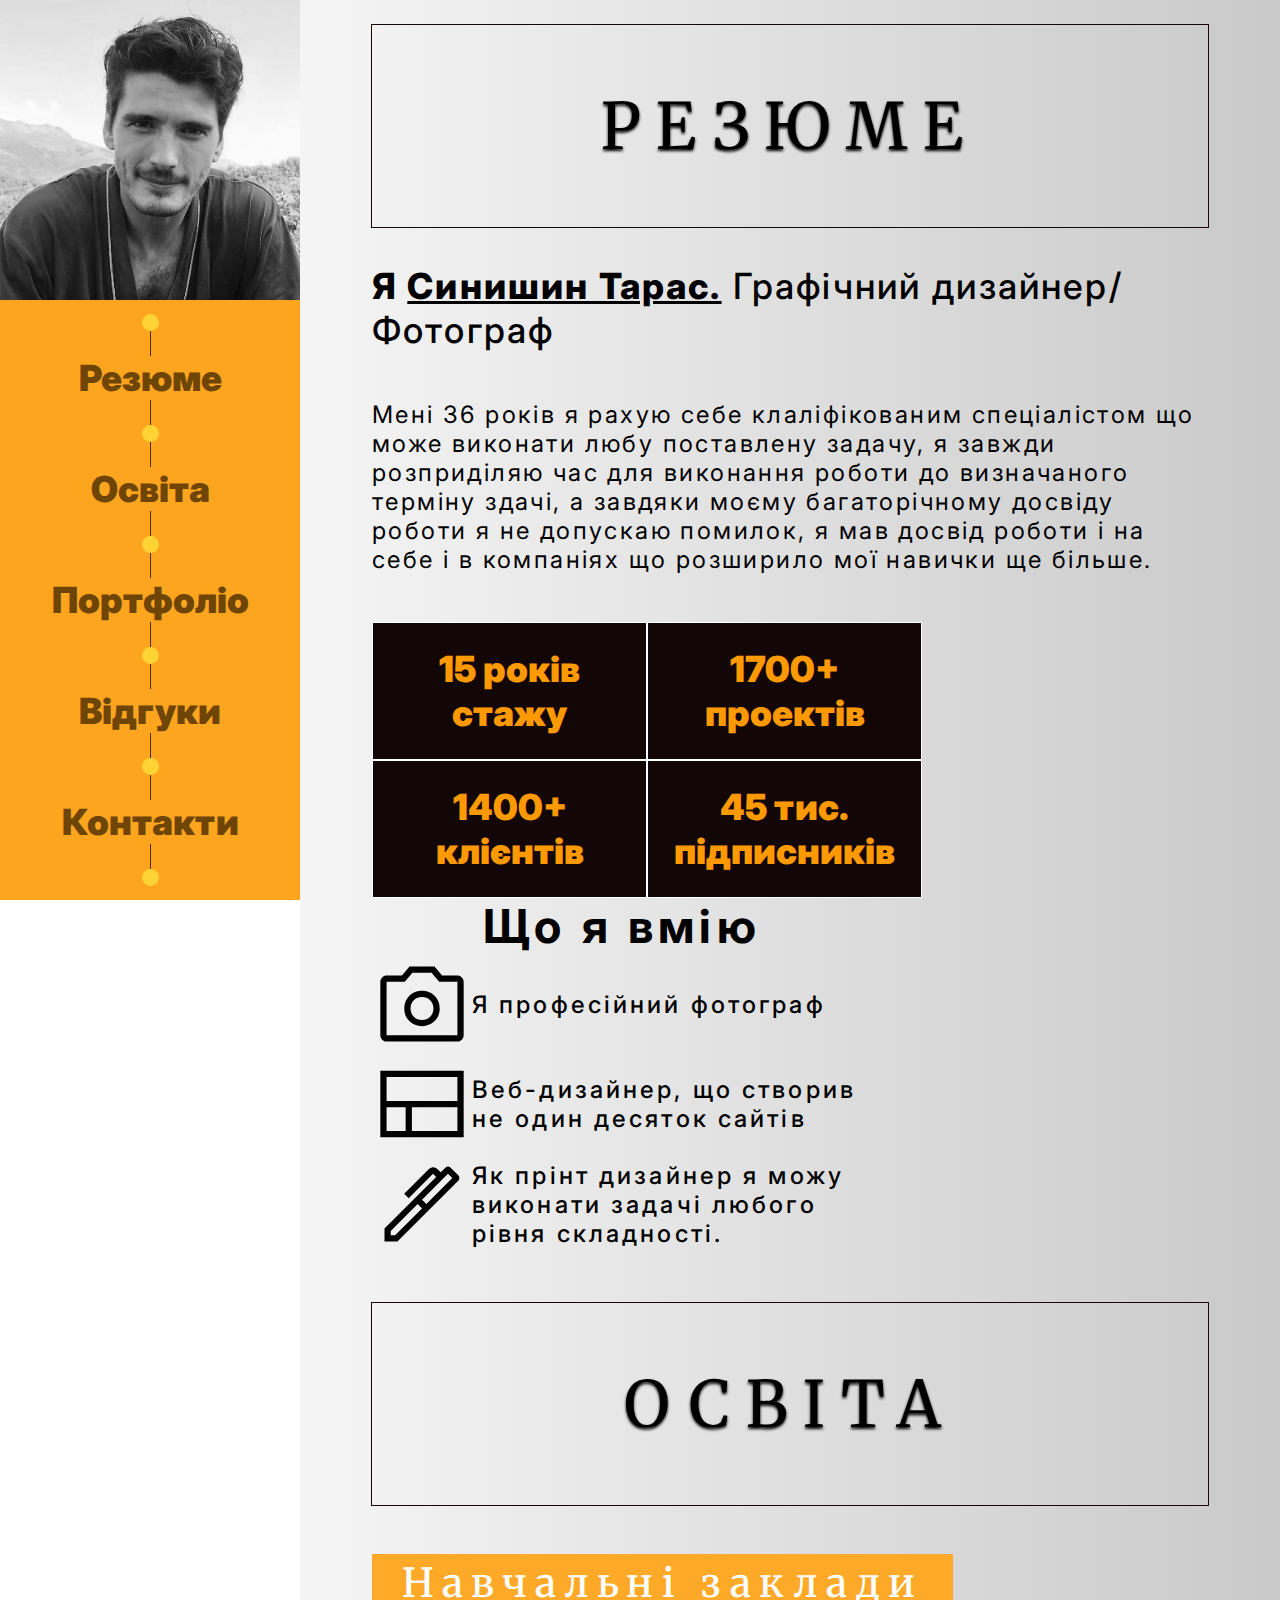
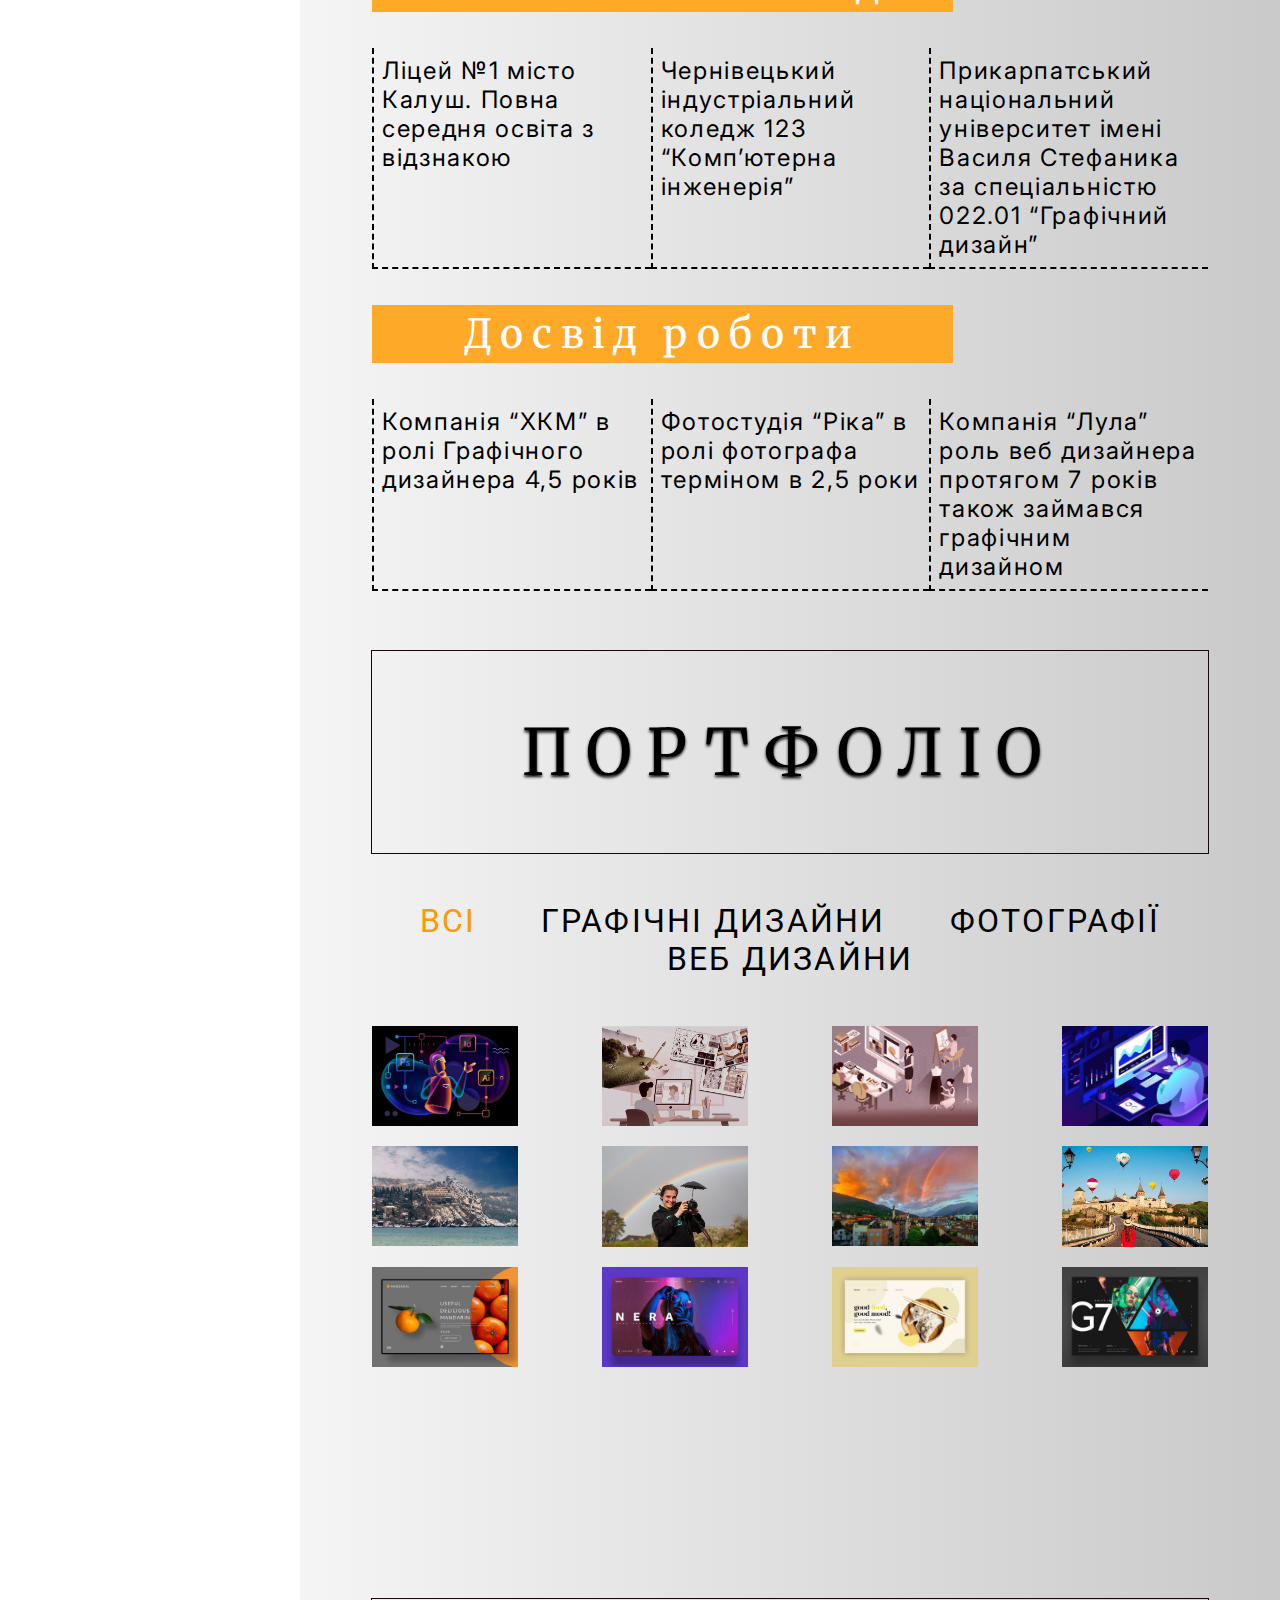
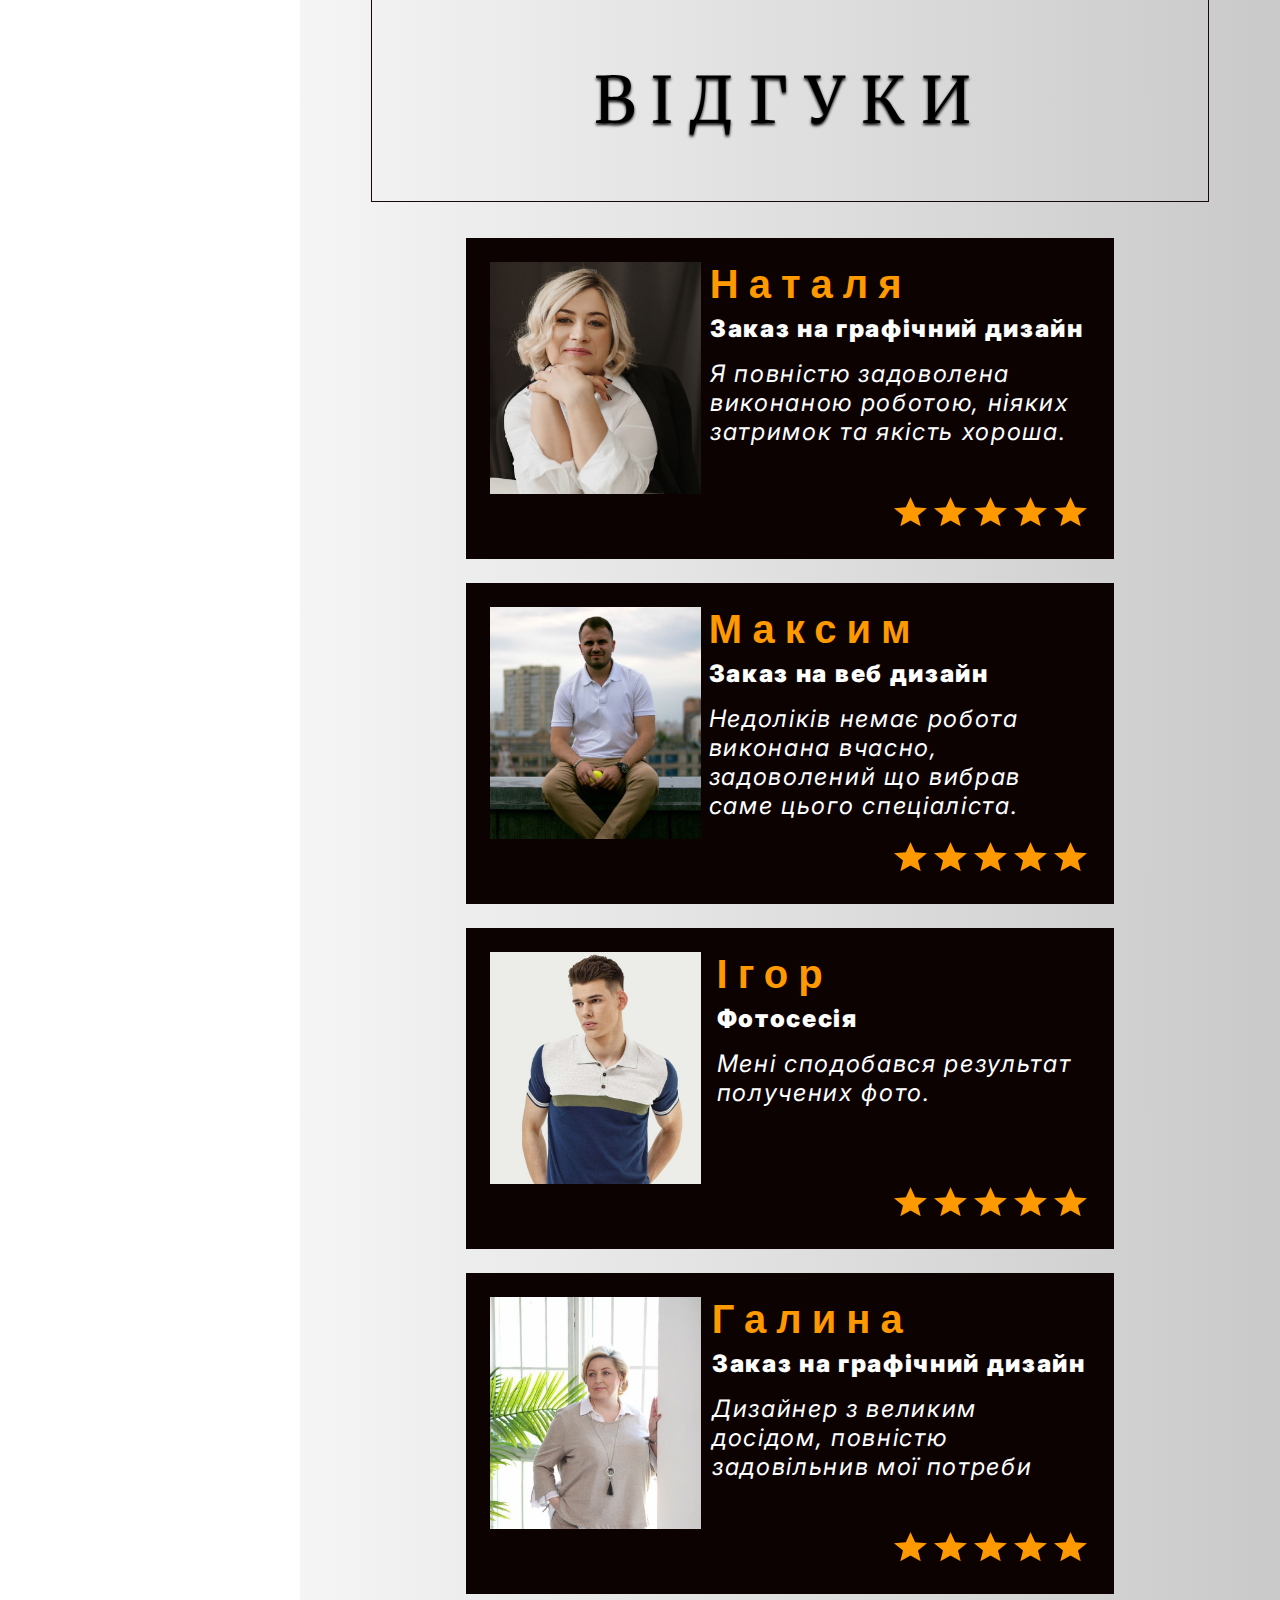
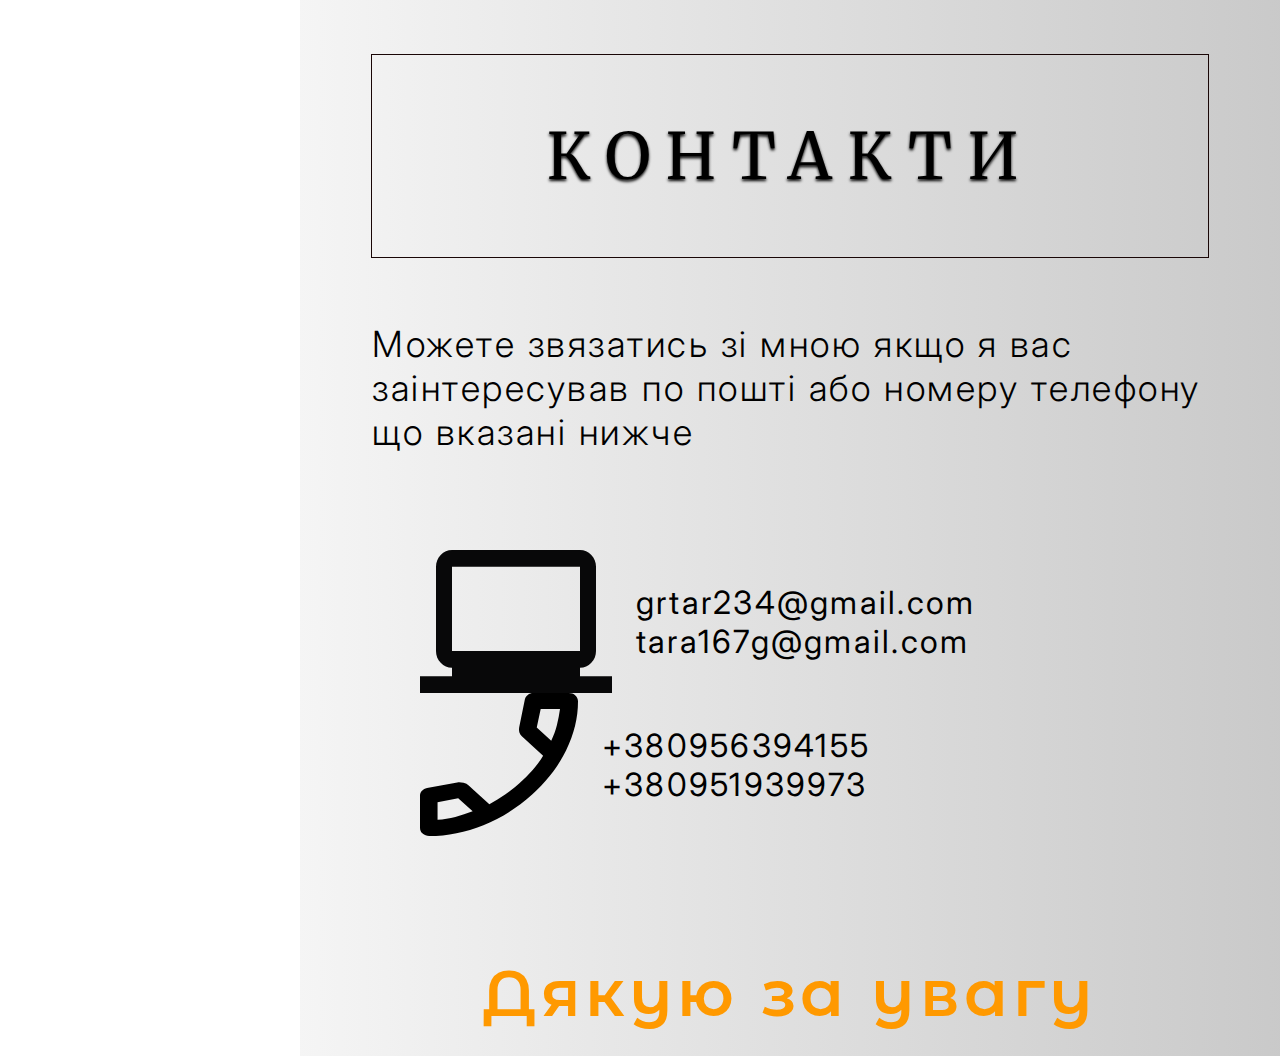
==== commit e71c70f7: "Implemented contacts block" ====
--- a/portfolio.html
+++ b/portfolio.html
@@ -27,6 +27,18 @@
           <div class="aside-seperator-line"></div>
         </div>
         <p class="aside-destination">Портфоліо</p>
+        <div class="aside-seperator">
+          <div class="aside-seperator-line"></div>
+          <div class="aside-seperator-dot"></div>
+          <div class="aside-seperator-line"></div>
+        </div>
+        <p class="aside-destination">Відгуки</p>
+        <div class="aside-seperator">
+          <div class="aside-seperator-line"></div>
+          <div class="aside-seperator-dot"></div>
+          <div class="aside-seperator-line"></div>
+        </div>
+        <p class="aside-destination">Контакти</p>
         <div class="aside-seperator">
           <div class="aside-seperator-line"></div>
           <div class="aside-seperator-dot"></div>
@@ -165,7 +177,7 @@
               <div>
                 <p class="reviewer-name">Ігор</p>
                 <p class="review-order-type">Фотосесія</p>
-                <p class="review-description">Дизайнер з великим досідом, повністю задовільнив мої потреби</p>
+                <p class="review-description">Мені сподобався результат получених фото.</p>
               </div>
             </div>
             <div class="review-stars">
@@ -183,18 +195,43 @@
               <div>
                 <p class="reviewer-name">Галина</p>
                 <p class="review-order-type">Заказ на графічний дизайн</p>
-                <p class="review-description">Я повністю задоволена виконаною роботою, ніяких затримок та якість хороша.</p>
-              </div>
-            </div>
-            <div class="review-stars">
-              <img src="resources/star-icon.svg">
-              <img src="resources/star-icon.svg">
-              <img src="resources/star-icon.svg">
-              <img src="resources/star-icon.svg">
-              <img src="resources/star-icon.svg">
-            </div>
-          </div>
-        </div>
+                <p class="review-description">Дизайнер з великим досідом, повністю задовільнив мої потреби</p>
+              </div>
+            </div>
+            <div class="review-stars">
+              <img src="resources/star-icon.svg">
+              <img src="resources/star-icon.svg">
+              <img src="resources/star-icon.svg">
+              <img src="resources/star-icon.svg">
+              <img src="resources/star-icon.svg">
+            </div>
+          </div>
+        </div>
+      </div>
+      <!--Блок контактів-->
+      <div class="block">
+        <div class="block-headline">КОНТАКТИ</div> 
+        <div style="height: 64px;"></div>
+        <p id="contact-me">Можете звязатись зі мною якщо я вас заінтересував по пошті або номеру телефону що вказані нижче</p>
+        <div style="height: 96px;"></div>
+        <div id="contacts">
+          <div class="contact">
+            <img src="resources/computer-icon.svg">
+            <div>
+              <p class="contact-value">grtar234@gmail.com</p>
+              <p class="contact-value">tara167g@gmail.com</p>
+            </div>
+          </div>
+          <div class="contact">
+            <img src="resources/phone-icon.svg">
+            <div>
+              <p class="contact-value">+380956394155</p>
+              <p class="contact-value">+380951939973</p>
+            </div>
+          </div>
+        </div>
+        <div style="height: 118px;"></div>
+        <p id="thanks-for-watching">Дякую за увагу</p>
       </div>
     </main>
   </body>
--- a/portfolio-style.css
+++ b/portfolio-style.css
@@ -6,6 +6,8 @@
 @import url('https://fonts.googleapis.com/css2?family=Roboto:ital,wght@0,100;0,300;0,400;0,500;0,700;0,900;1,100;1,300;1,400;1,500;1,700;1,900&display=swap');
 /*Kufam font*/
 @import url('https://fonts.googleapis.com/css2?family=Kufam:ital,wght@0,400..900;1,400..900&display=swap');
+/*Montserrat Alternates font*/
+@import url('https://fonts.googleapis.com/css2?family=Montserrat+Alternates:ital,wght@0,100;0,200;0,300;0,400;0,500;0,600;0,700;0,800;0,900;1,100;1,200;1,300;1,400;1,500;1,600;1,700;1,800;1,900&display=swap');
 
 :root {
     --aside-width: 300px;
@@ -282,9 +284,49 @@
     font-weight: 400;
     letter-spacing: 0.07em;
     color: hsla(0, 0%, 100%, 1);
+    margin-top: 16px;
 }
 
 .review-stars {
     display: inline-block;
     align-self: flex-end;
+}
+
+
+
+/*Блок контактів*/
+#contact-me {
+    font-family: Inter;
+    font-size: 36px;
+    font-weight: 300;
+    letter-spacing: 0.07em;
+}
+
+#contacts {
+    display: flex;
+    flex-wrap: wrap;
+    align-self: center;
+}
+
+.contact {
+    display: flex;
+    align-items: center;
+    margin: 0px 48px;
+}
+
+.contact-value {
+    font-family: Inter;
+    font-size: 32px;
+    font-weight: 400;
+    letter-spacing: 0.07em;
+    margin: 0px 24px;
+}
+
+#thanks-for-watching {
+    font-family: "Montserrat Alternates", sans-serif;
+    font-size: 64px;
+    font-weight: 600;
+    letter-spacing: 0.07em;
+    color: hsla(36, 100%, 50%, 1);
+    align-self: center;
 }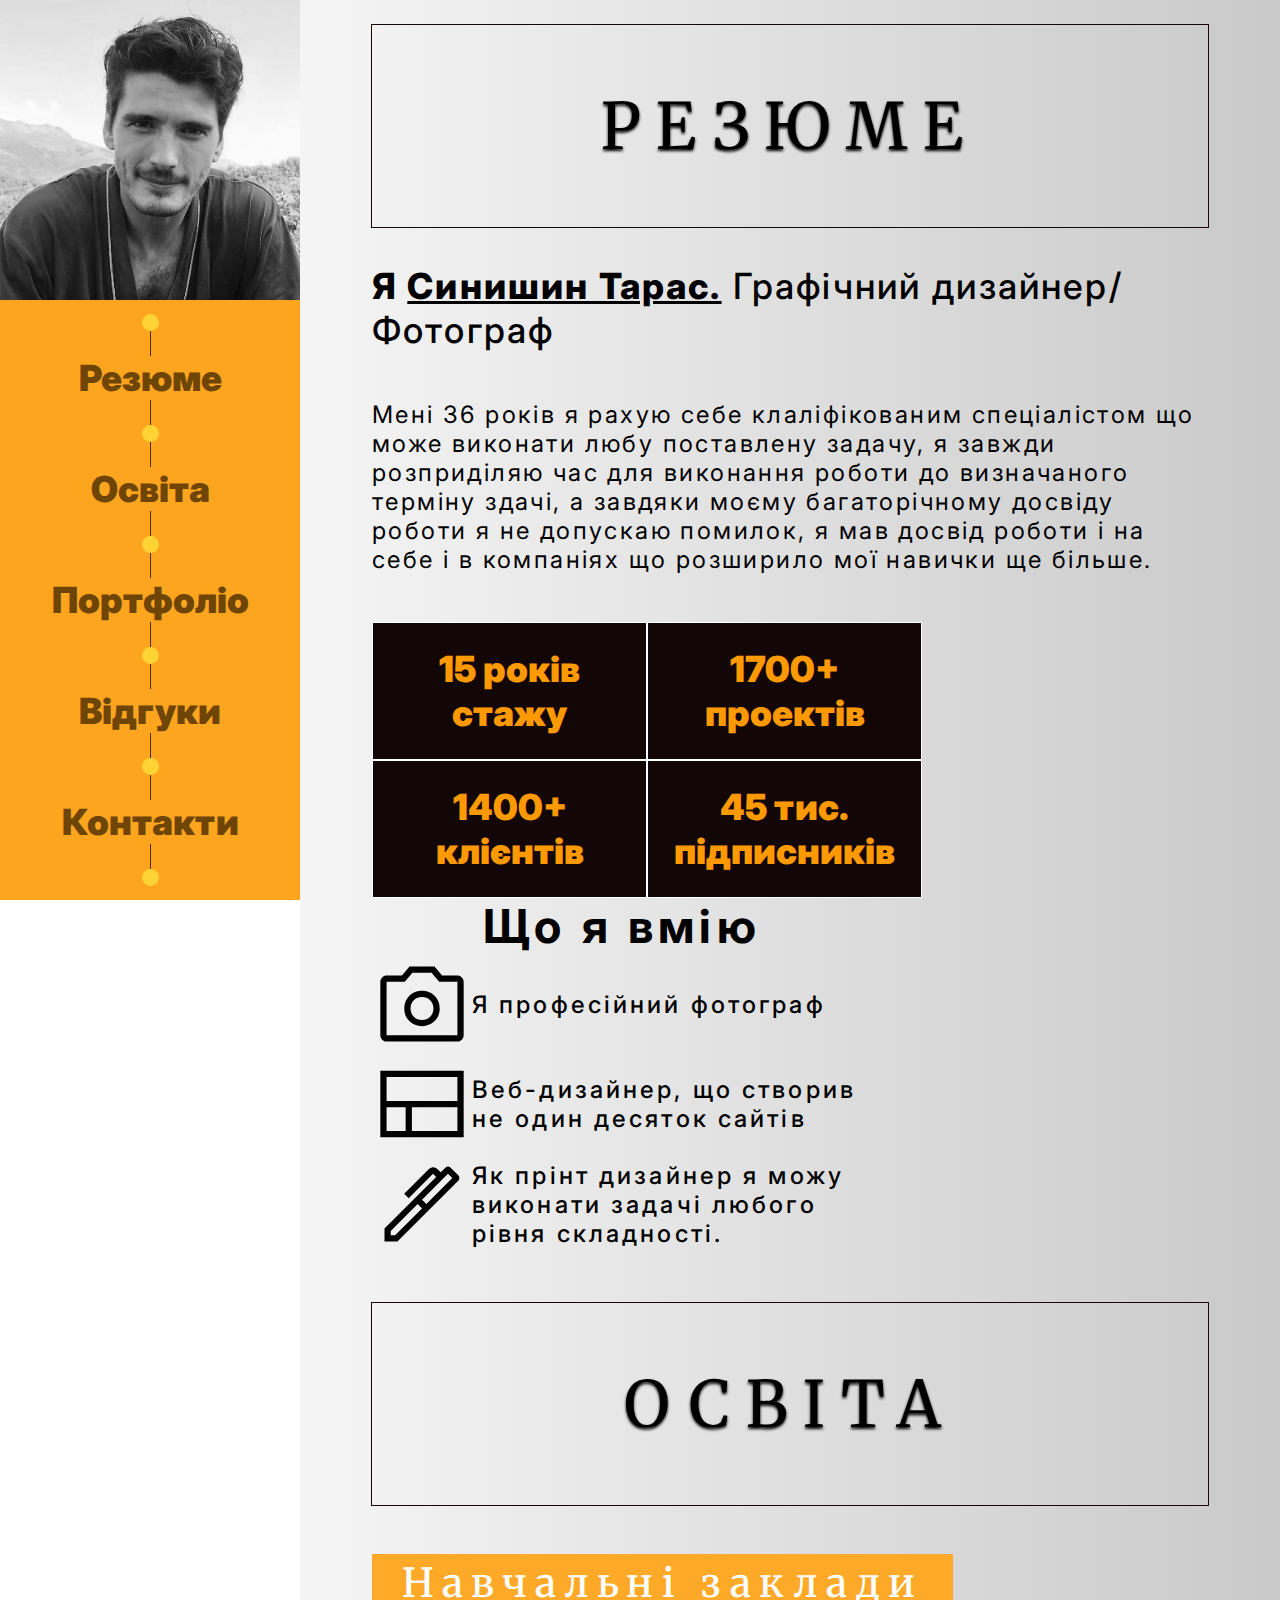
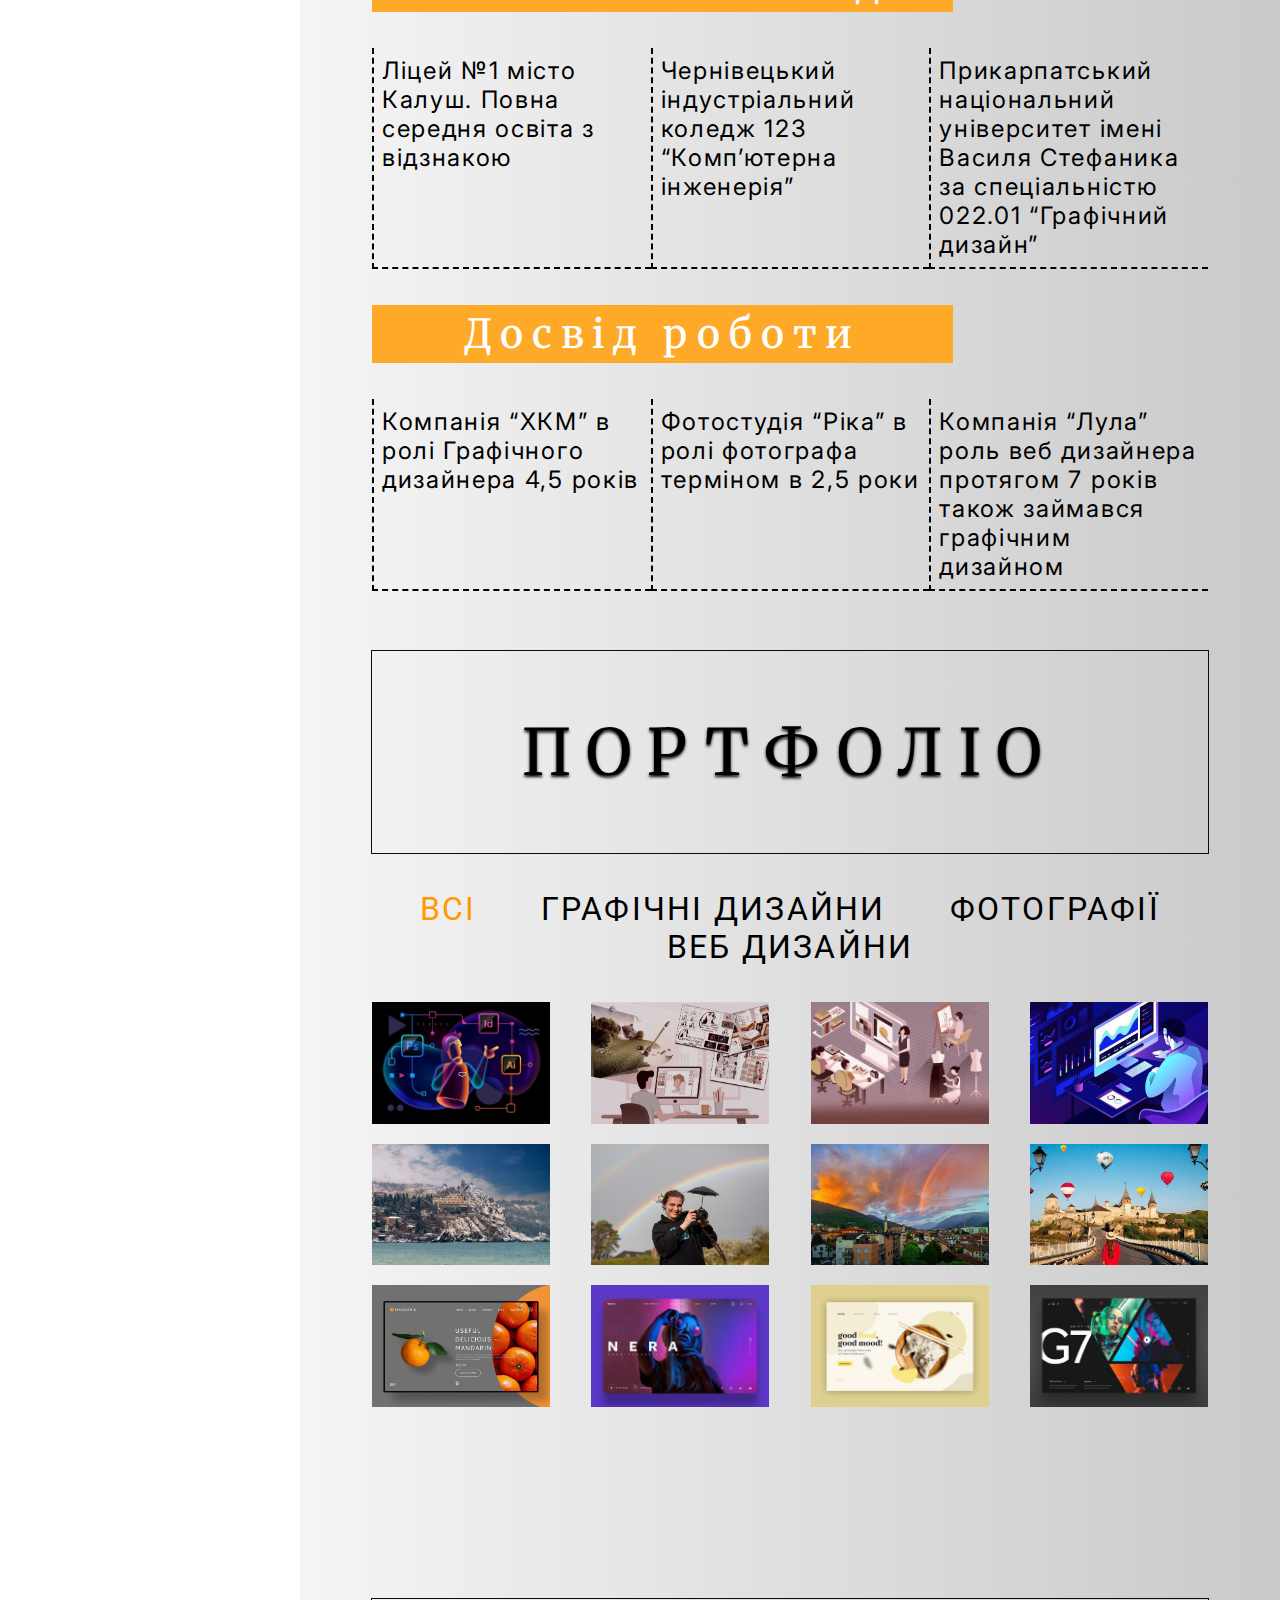
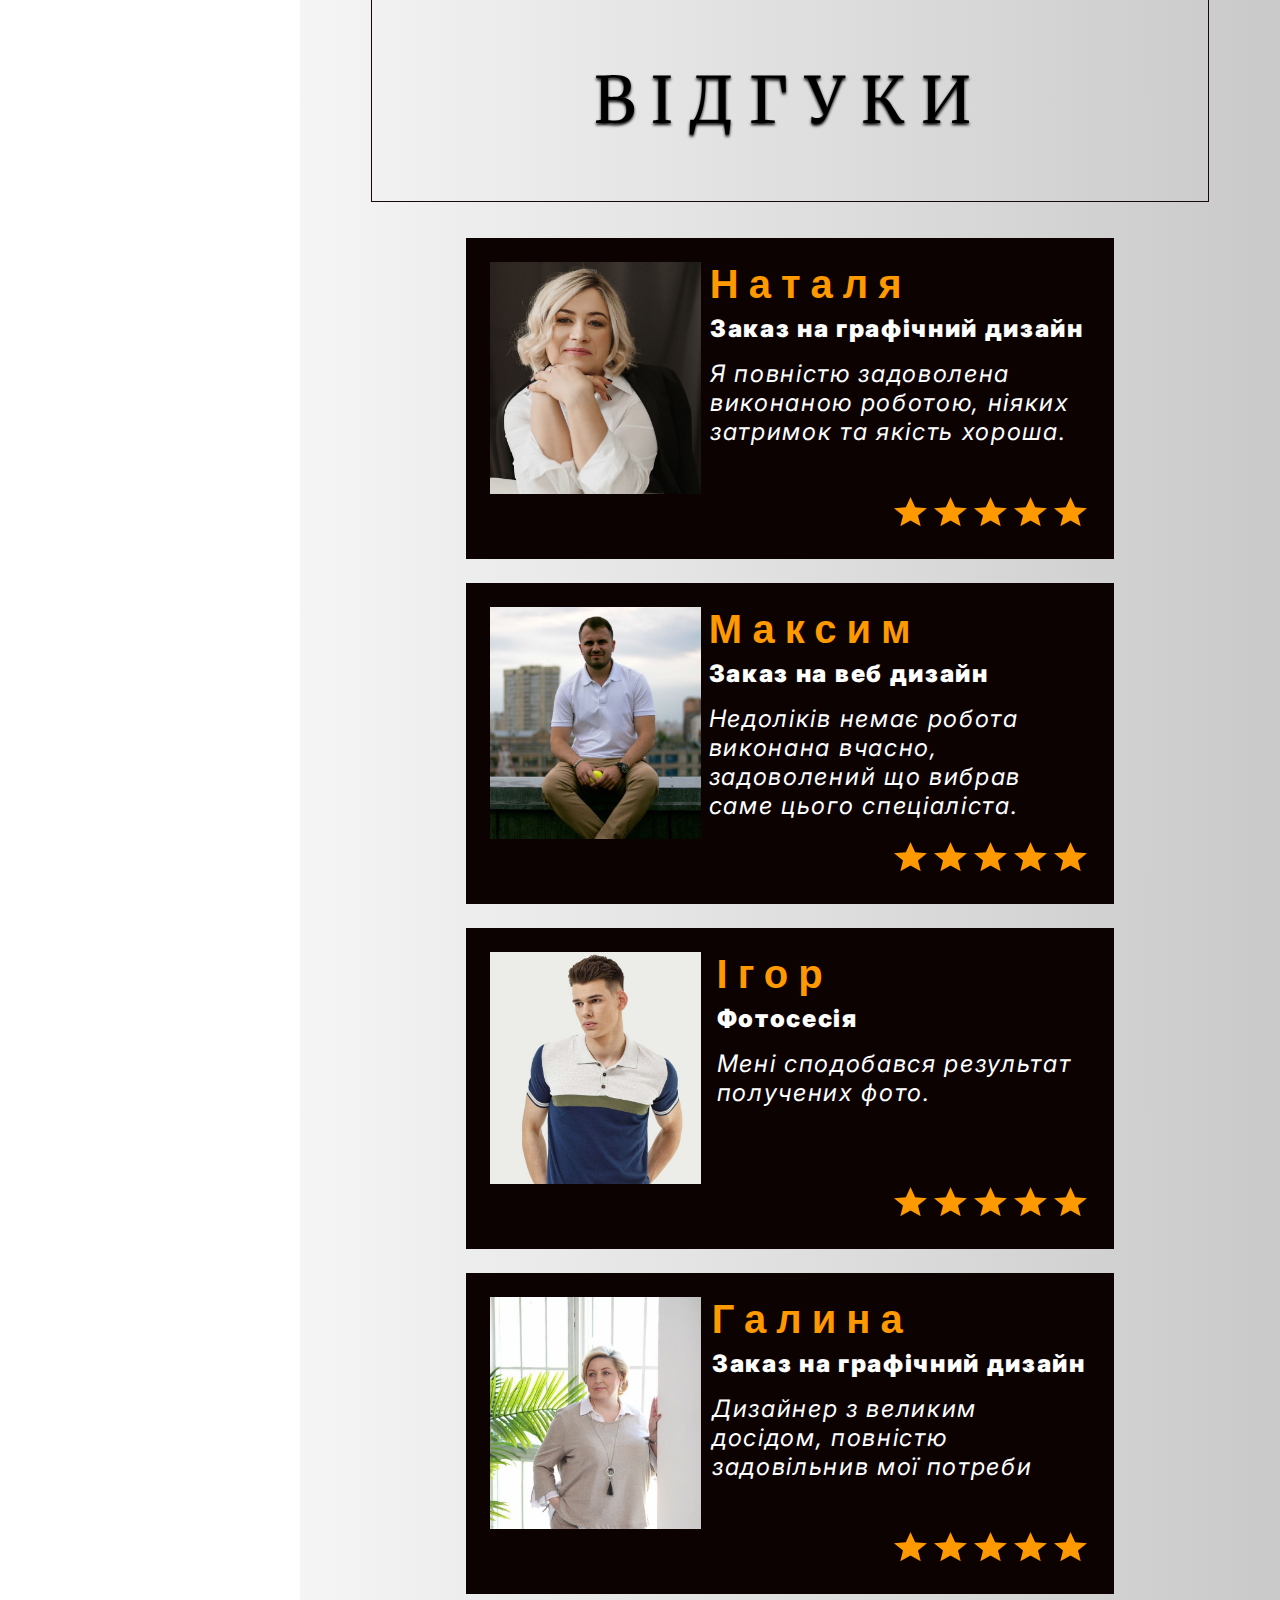
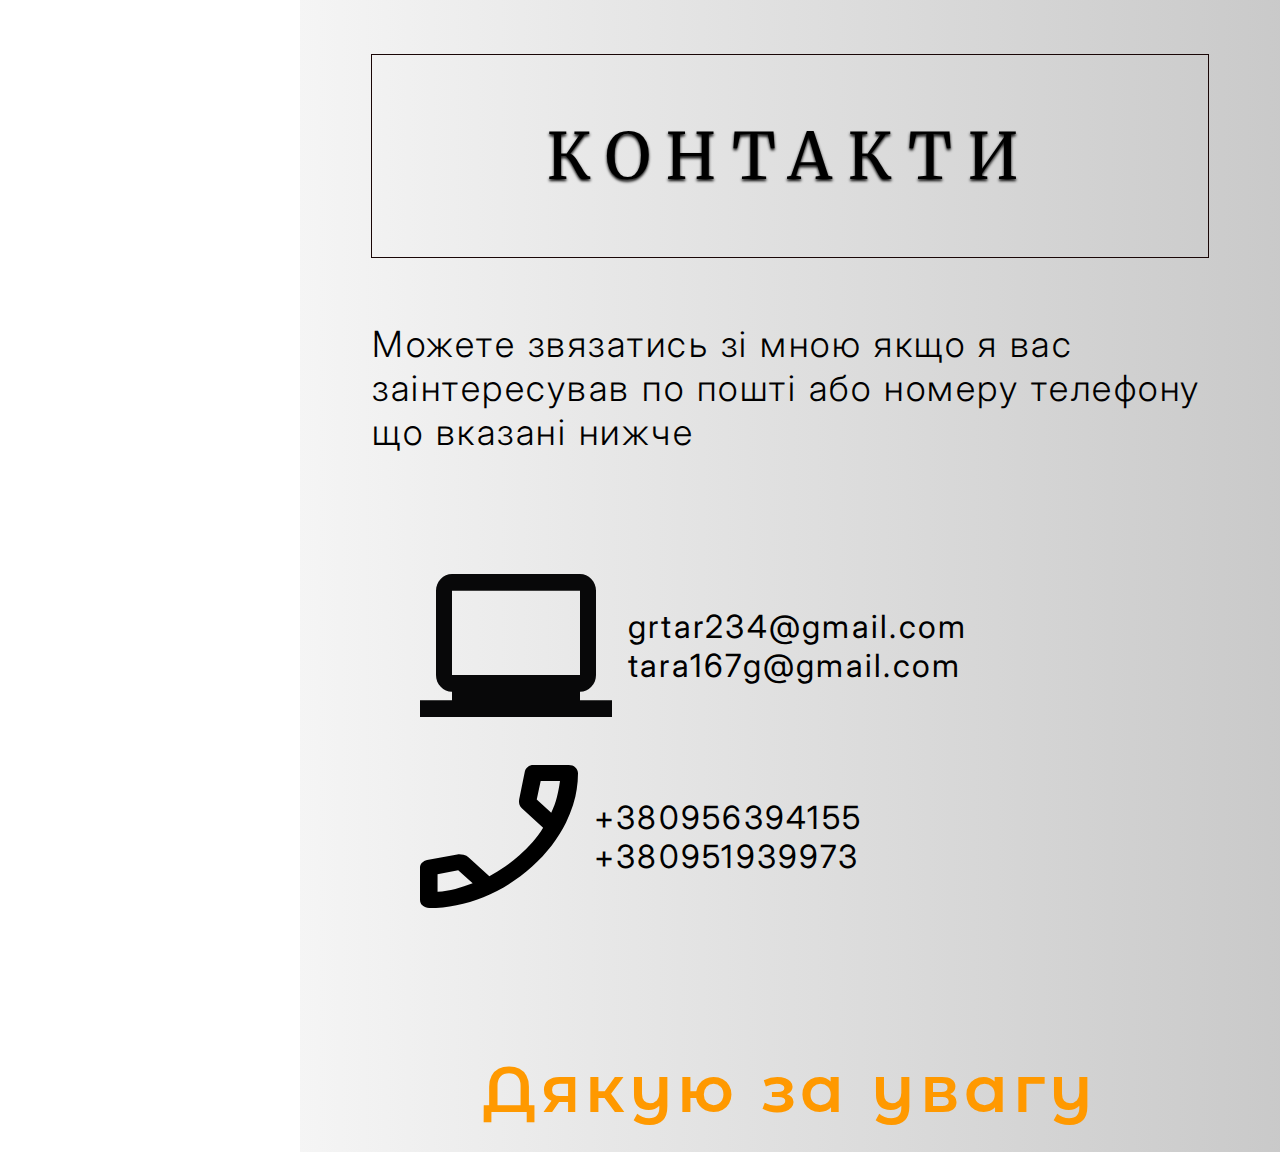
==== commit 742cca60: "Improved adaptability" ====
--- a/portfolio.html
+++ b/portfolio.html
@@ -106,14 +106,14 @@
       <!--Блок портфоліо-->
       <div class="block">
         <div class="block-headline">ПОРТФОЛІО</div> 
-        <div style="height: 48px;"></div>
+        <div style="height: 36px;"></div>
         <div id="portfolio-item-types-selector">
           <p class="selected-portfolio-item-type">ВСІ</p>
           <p class="unselected-portfolio-item-type">ГРАФІЧНІ ДИЗАЙНИ</p>
           <p class="unselected-portfolio-item-type">ФОТОГРАФІЇ</p>
           <p class="unselected-portfolio-item-type">ВЕБ ДИЗАЙНИ</p>
         </div>
-        <div style="height: 48px;"></div>
+        <div style="height: 36px;"></div>
         <div id="portfolio-items">
           <img src="resources/graphic_design_1.jpg" alt="Графічний дизайн 1" class="portfolio-item">
           <img src="resources/graphic_design_2.jpg" alt="Графічний дизайн 2" class="portfolio-item">
--- a/portfolio-style.css
+++ b/portfolio-style.css
@@ -29,6 +29,12 @@
     background-color: hsla(36, 99%, 56%, 1);
 }
 
+@media (max-width: 1200px) {
+    aside {
+        display: none;
+    }
+}
+
 #page-structure {
     display: flex;
     flex-direction: column;
@@ -72,6 +78,12 @@
 main {
     background-image: linear-gradient(90deg, hsla(0, 0%, 96%, 1), hsla(0, 0%, 79%, 1));
     margin-left: var(--aside-width);
+}
+
+@media (max-width: 1200px) {
+    main {
+        margin-left: 0px;
+    }
 }
 
 .block {
@@ -117,6 +129,7 @@
 #why-me-block {
     display: flex;
     flex-wrap: wrap;
+    justify-content: space-between;
 }
 
 #achievements-block {
@@ -175,6 +188,7 @@
 
 .education-items {
     display: flex;
+    overflow: scroll;
 }
 
 .education-item {
@@ -226,8 +240,21 @@
 #portfolio-items {
     display: grid;
     row-gap: 20px;
-    column-gap: 10%;
+    column-gap: 5%;
     grid-template-columns: repeat(4, 1fr);
+}
+
+@media (max-width: 992px) {
+    #portfolio-items {
+        grid-template-columns: repeat(3, 1fr);
+        column-gap: 5%;
+    }
+}
+
+@media (max-width: 767px) {
+    #portfolio-items {
+        grid-template-columns: repeat(2, 1fr);
+    }
 }
 
 .portfolio-item {
@@ -311,7 +338,7 @@
 .contact {
     display: flex;
     align-items: center;
-    margin: 0px 48px;
+    margin: 24px 48px;
 }
 
 .contact-value {
@@ -319,7 +346,7 @@
     font-size: 32px;
     font-weight: 400;
     letter-spacing: 0.07em;
-    margin: 0px 24px;
+    margin: 0px 16px;
 }
 
 #thanks-for-watching {
@@ -328,5 +355,6 @@
     font-weight: 600;
     letter-spacing: 0.07em;
     color: hsla(36, 100%, 50%, 1);
+    text-align: center;
     align-self: center;
 }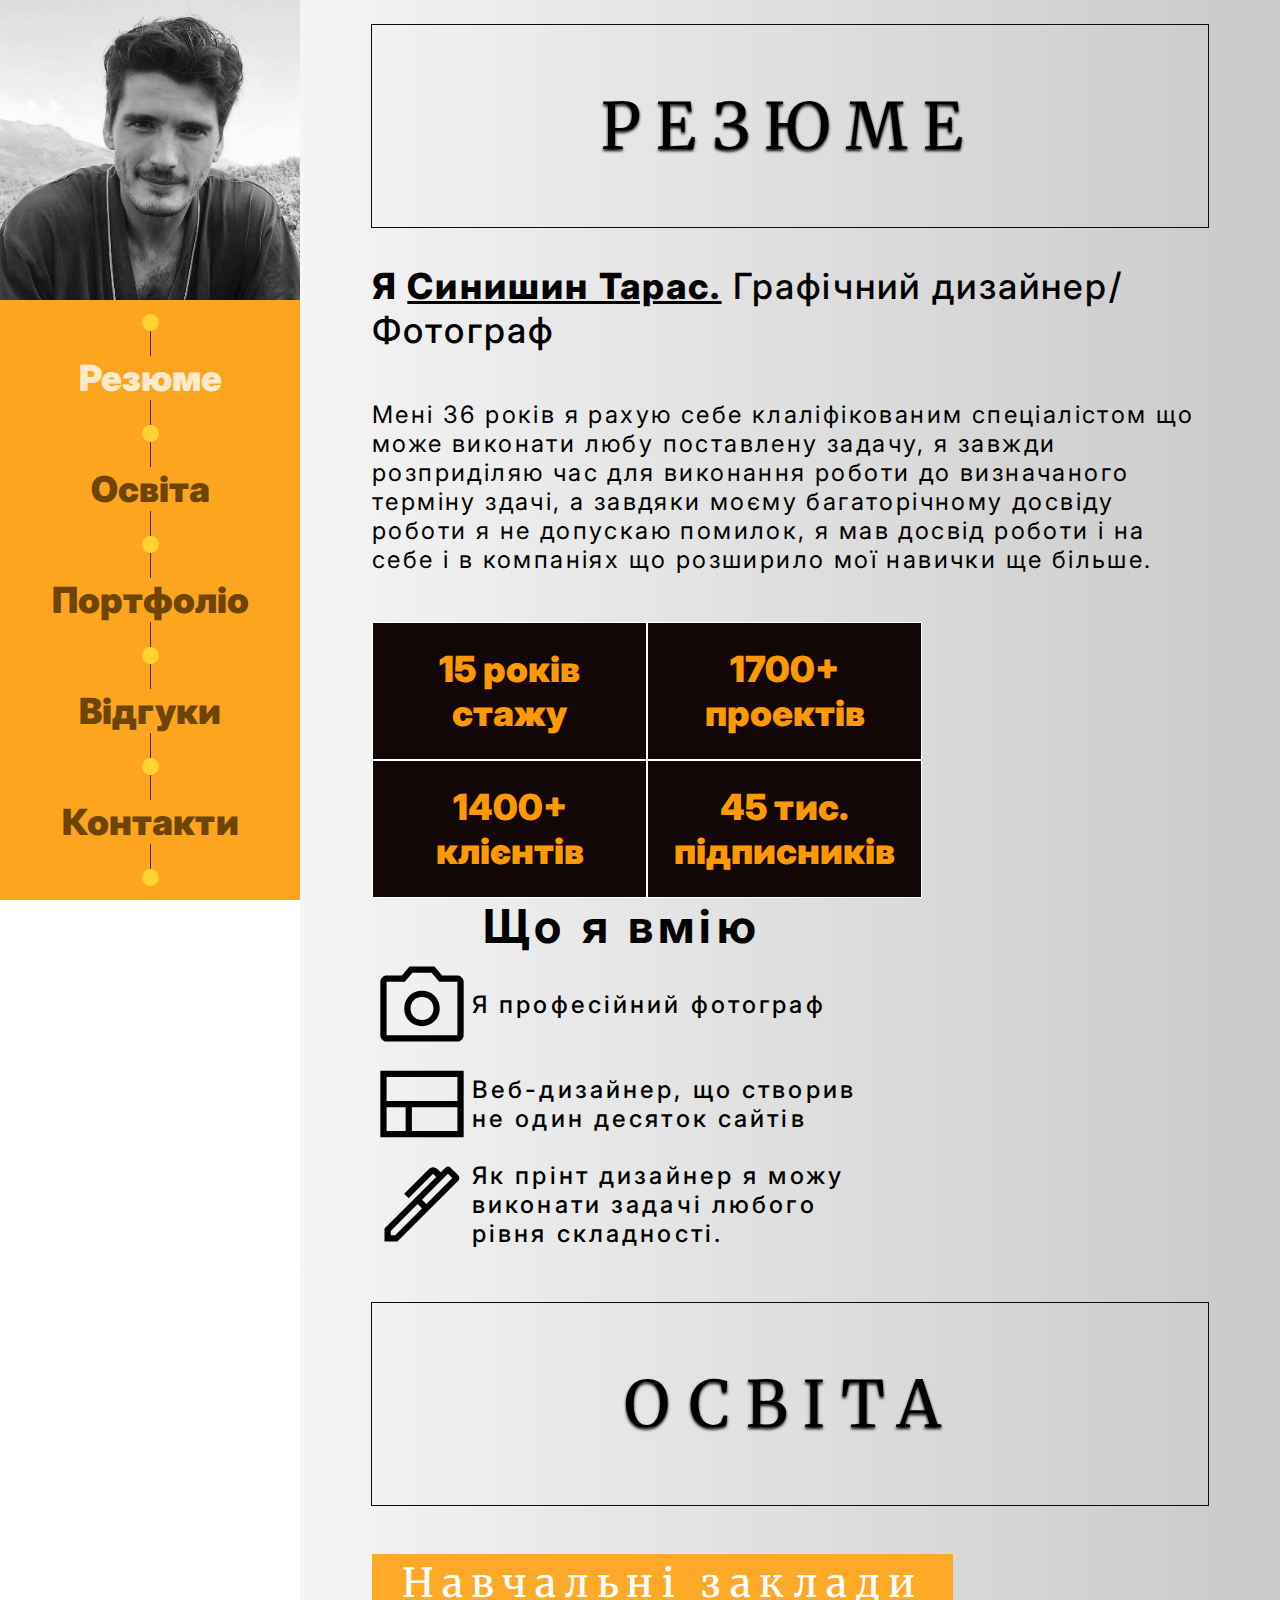
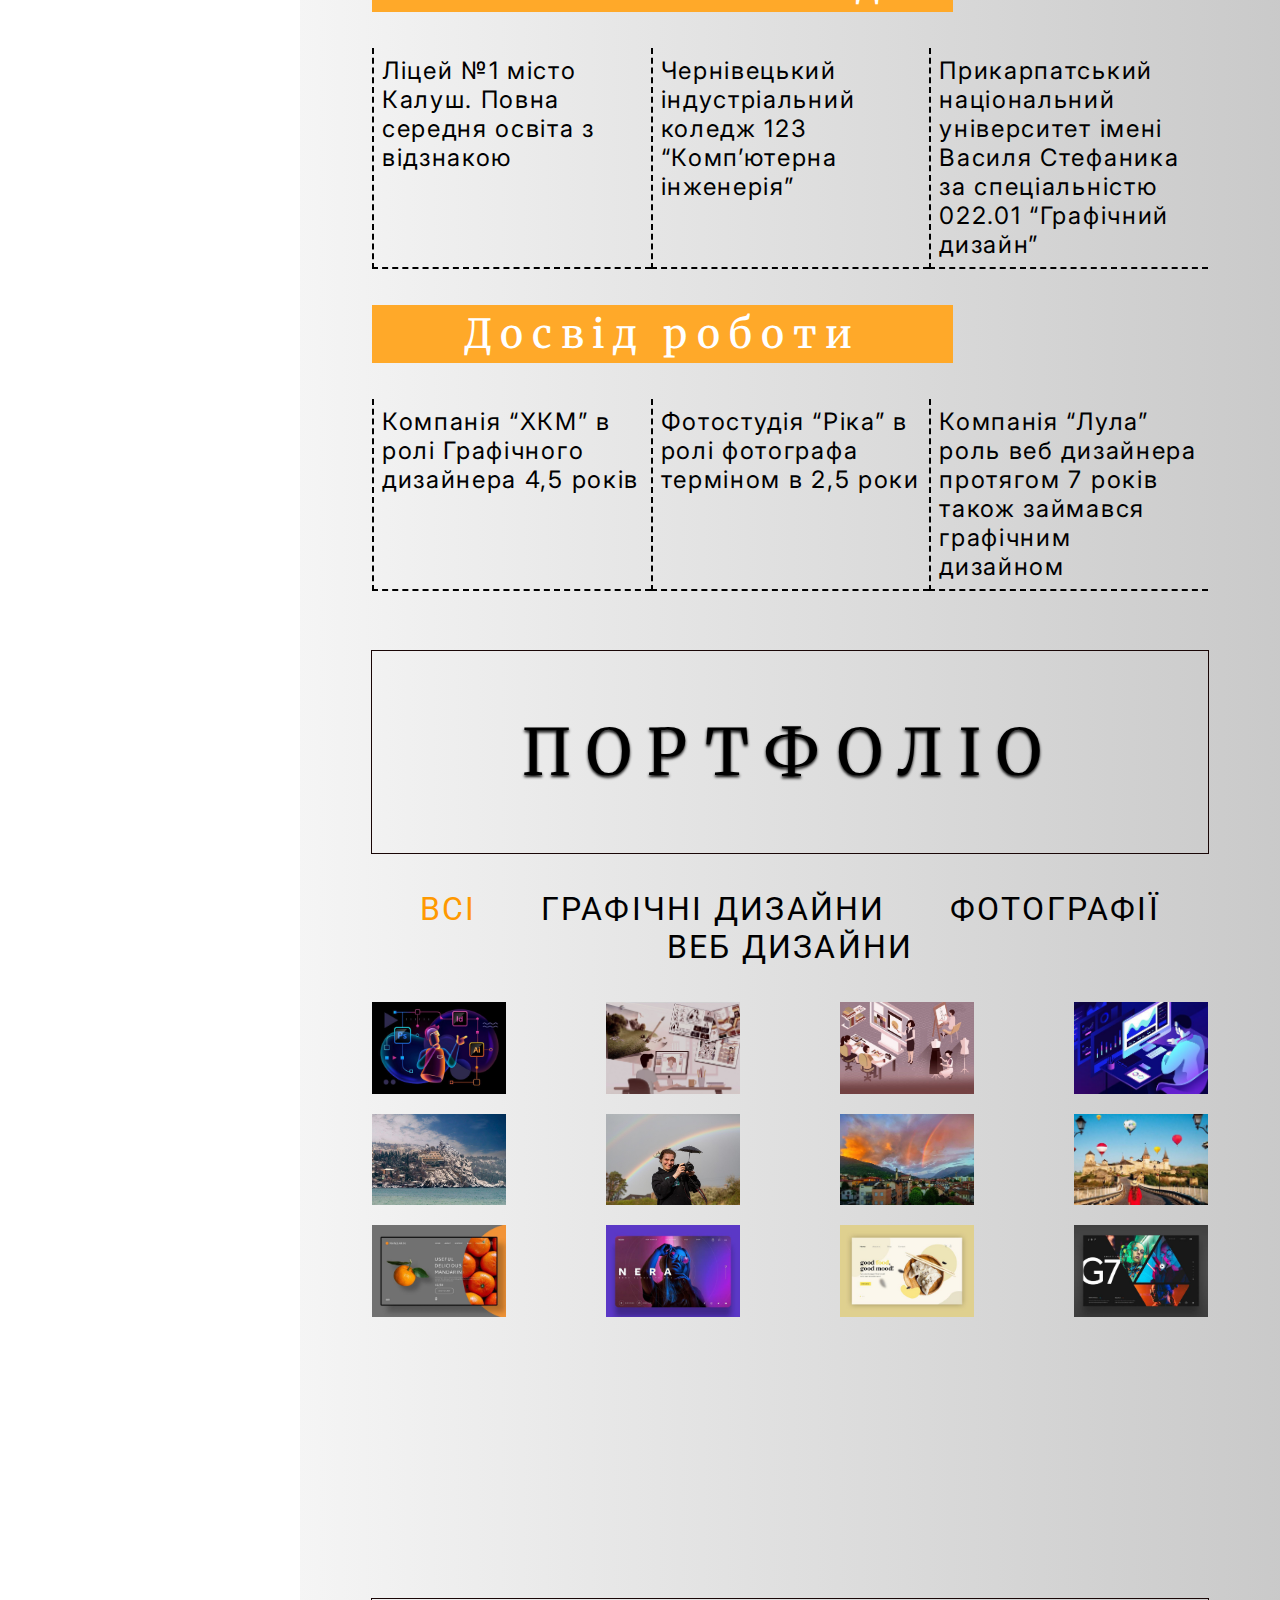
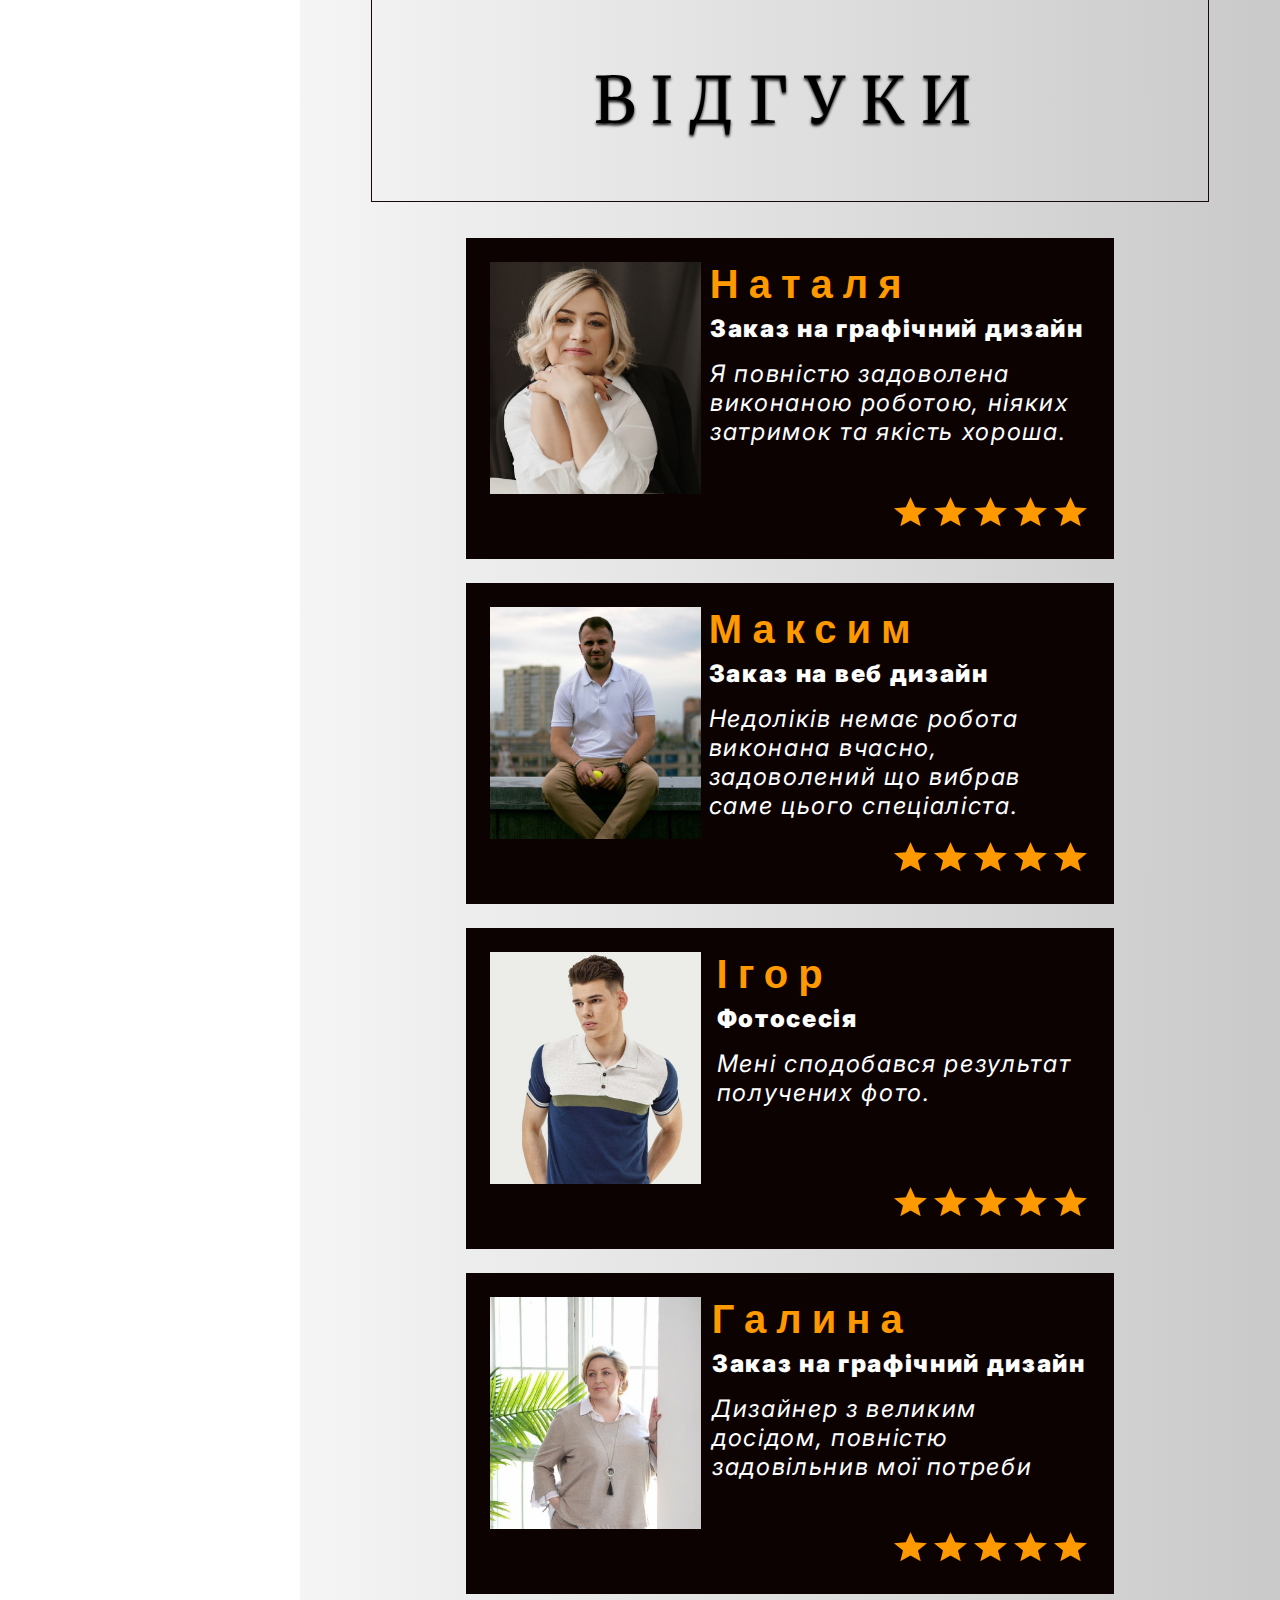
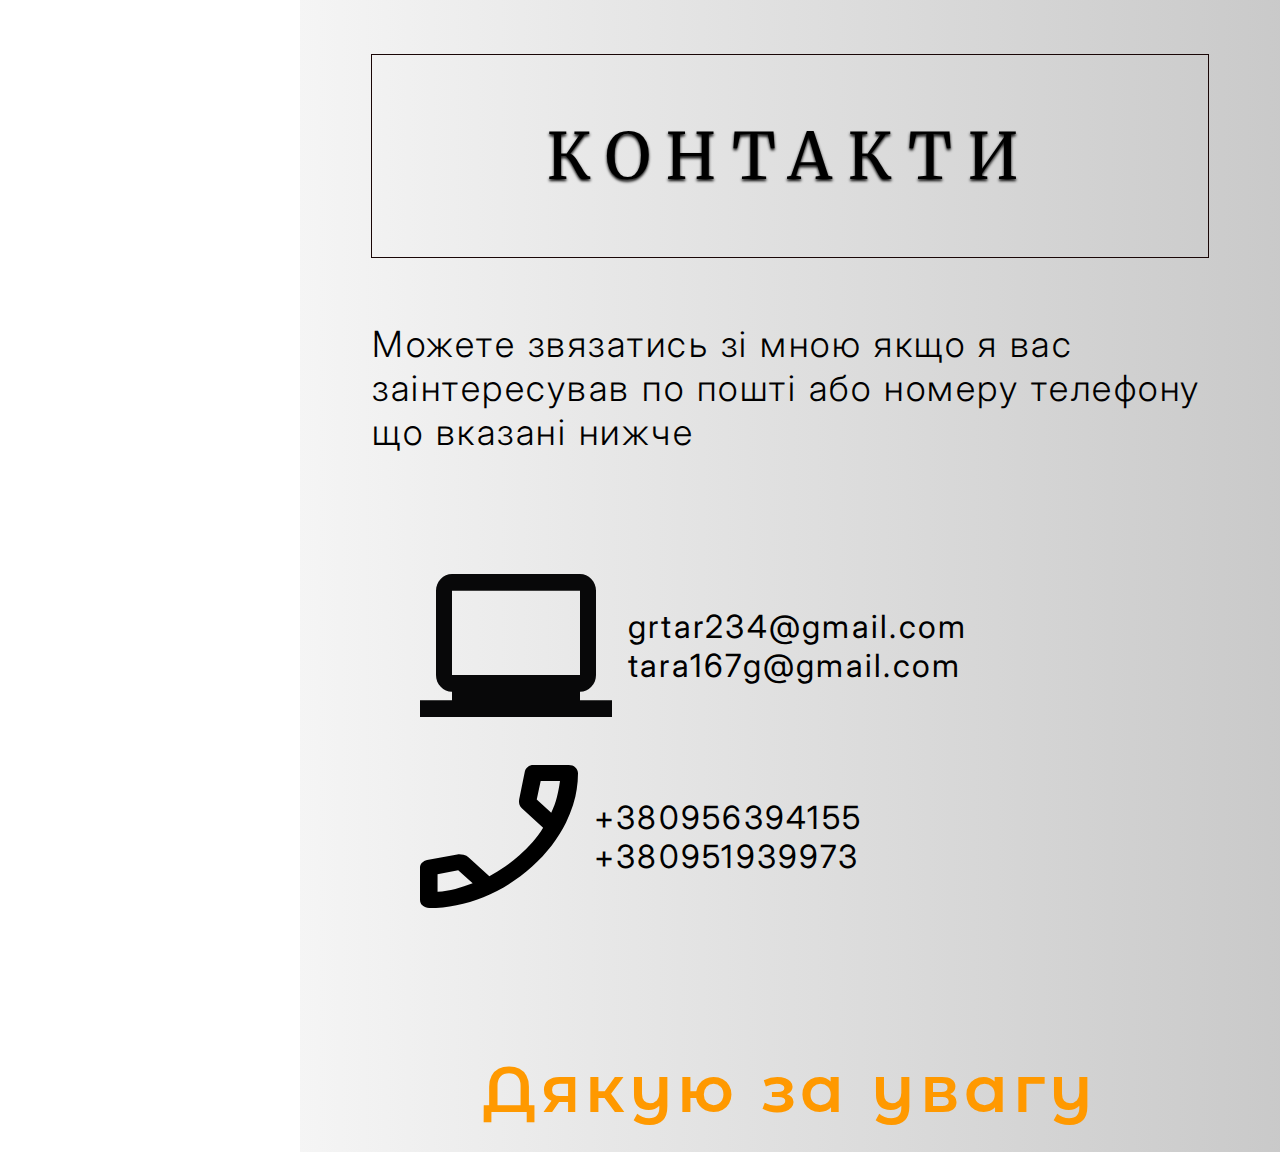
==== commit da662610: "Provided JS to the portfolio page" ====
--- a/portfolio.html
+++ b/portfolio.html
@@ -14,31 +14,31 @@
           <div class="aside-seperator-dot"></div>
           <div class="aside-seperator-line"></div>
         </div>
-        <p class="aside-destination">Резюме</p>
-        <div class="aside-seperator">
-          <div class="aside-seperator-line"></div>
-          <div class="aside-seperator-dot"></div>
-          <div class="aside-seperator-line"></div>
-        </div>
-        <p class="aside-destination">Освіта</p>
-        <div class="aside-seperator">
-          <div class="aside-seperator-line"></div>
-          <div class="aside-seperator-dot"></div>
-          <div class="aside-seperator-line"></div>
-        </div>
-        <p class="aside-destination">Портфоліо</p>
-        <div class="aside-seperator">
-          <div class="aside-seperator-line"></div>
-          <div class="aside-seperator-dot"></div>
-          <div class="aside-seperator-line"></div>
-        </div>
-        <p class="aside-destination">Відгуки</p>
-        <div class="aside-seperator">
-          <div class="aside-seperator-line"></div>
-          <div class="aside-seperator-dot"></div>
-          <div class="aside-seperator-line"></div>
-        </div>
-        <p class="aside-destination">Контакти</p>
+        <p class="unselected-dest" id="resume-dest">Резюме</p>
+        <div class="aside-seperator">
+          <div class="aside-seperator-line"></div>
+          <div class="aside-seperator-dot"></div>
+          <div class="aside-seperator-line"></div>
+        </div>
+        <p class="unselected-dest" id="education-dest">Освіта</p>
+        <div class="aside-seperator">
+          <div class="aside-seperator-line"></div>
+          <div class="aside-seperator-dot"></div>
+          <div class="aside-seperator-line"></div>
+        </div>
+        <p class="unselected-dest" id="portfolio-dest">Портфоліо</p>
+        <div class="aside-seperator">
+          <div class="aside-seperator-line"></div>
+          <div class="aside-seperator-dot"></div>
+          <div class="aside-seperator-line"></div>
+        </div>
+        <p class="unselected-dest" id="reviews-dest">Відгуки</p>
+        <div class="aside-seperator">
+          <div class="aside-seperator-line"></div>
+          <div class="aside-seperator-dot"></div>
+          <div class="aside-seperator-line"></div>
+        </div>
+        <p class="unselected-dest" id="contacts-dest">Контакти</p>
         <div class="aside-seperator">
           <div class="aside-seperator-line"></div>
           <div class="aside-seperator-dot"></div>
@@ -47,7 +47,7 @@
     </aside>
     <main>
       <!--Блок резюме-->
-      <div class="block">
+      <div class="block" id="resume-block">
         <div class="block-headline">РЕЗЮМЕ</div> 
         <div style="height: 36px;"></div>
         <p id="about-me">
@@ -84,7 +84,7 @@
         </div>
       </div> 
       <!--Блок освіти-->
-      <div class="block">
+      <div class="block" id="education-block">
         <div class="block-headline">ОСВІТА</div> 
         <div style="height: 48px;"></div>
         <h3 class="education-type-title">Навчальні заклади</h3>
@@ -104,33 +104,20 @@
         </div>
       </div> 
       <!--Блок портфоліо-->
-      <div class="block">
+      <div class="block" id="portfolio-block">
         <div class="block-headline">ПОРТФОЛІО</div> 
         <div style="height: 36px;"></div>
-        <div id="portfolio-item-types-selector">
-          <p class="selected-portfolio-item-type">ВСІ</p>
-          <p class="unselected-portfolio-item-type">ГРАФІЧНІ ДИЗАЙНИ</p>
-          <p class="unselected-portfolio-item-type">ФОТОГРАФІЇ</p>
-          <p class="unselected-portfolio-item-type">ВЕБ ДИЗАЙНИ</p>
-        </div>
-        <div style="height: 36px;"></div>
-        <div id="portfolio-items">
-          <img src="resources/graphic_design_1.jpg" alt="Графічний дизайн 1" class="portfolio-item">
-          <img src="resources/graphic_design_2.jpg" alt="Графічний дизайн 2" class="portfolio-item">
-          <img src="resources/graphic_design_3.jpg" alt="Графічний дизайн 3" class="portfolio-item">
-          <img src="resources/graphic_design_4.jpg" alt="Графічний дизайн 4" class="portfolio-item">
-          <img src="resources/photography_1.jpg" alt="Фотографія 1" class="portfolio-item">
-          <img src="resources/photography_2.jpg" alt="Фотографія 2" class="portfolio-item">
-          <img src="resources/photography_3.jpg" alt="Фотографія 3" class="portfolio-item">
-          <img src="resources/photography_4.jpg" alt="Фотографія 4" class="portfolio-item">
-          <img src="resources/web_design_1.jpg" alt="Веб-дизайн 1" class="portfolio-item">
-          <img src="resources/web_design_2.jpg" alt="Веб-дизайн 2" class="portfolio-item">
-          <img src="resources/web_design_3.jpg" alt="Веб-дизайн 3" class="portfolio-item">
-          <img src="resources/web_design_4.jpg" alt="Веб-дизайн 4" class="portfolio-item">
-        </div>
+        <div id="portfolio-tabs-selector">
+          <p id="all-pf-tab" class="unselected-pf-tab">ВСІ</p>
+          <p id="graphic-design-pf-tab" class="unselected-pf-tab">ГРАФІЧНІ ДИЗАЙНИ</p>
+          <p id="photography-pf-tab" class="unselected-pf-tab">ФОТОГРАФІЇ</p>
+          <p id="web-design-pf-tab" class="unselected-pf-tab">ВЕБ ДИЗАЙНИ</p>
+        </div>
+        <div style="height: 36px;"></div>
+        <div id="pf-layout"></div>
       </div>
       <!--Блок відгуків-->
-      <div class="block">
+      <div class="block" id="reviews-block">
         <div class="block-headline">ВІДГУКИ</div> 
         <div style="height: 24px;"></div>
         <div id="reviews">
@@ -209,7 +196,7 @@
         </div>
       </div>
       <!--Блок контактів-->
-      <div class="block">
+      <div class="block" id="contacts-block">
         <div class="block-headline">КОНТАКТИ</div> 
         <div style="height: 64px;"></div>
         <p id="contact-me">Можете звязатись зі мною якщо я вас заінтересував по пошті або номеру телефону що вказані нижче</p>
@@ -234,5 +221,6 @@
         <p id="thanks-for-watching">Дякую за увагу</p>
       </div>
     </main>
+    <script src="portfolio-script.js"></script>
   </body>
 </html>
--- a/portfolio-style.css
+++ b/portfolio-style.css
@@ -17,6 +17,10 @@
     margin: 0px;
 }
 
+html {
+    scroll-behavior: smooth;
+}
+
 
 
 /*Бічна панель навігації*/
@@ -63,11 +67,20 @@
     background-color: hsla(36, 100%, 15%, 1);
 }
 
-.aside-destination {
+.unselected-dest {
     font-family: "Inter", sans-serif;
     font-size: 36px;
     font-weight: 900;
     color: hsla(36, 90%, 23%, 1);
+    user-select: none;
+    cursor: pointer;
+}
+
+.selected-dest {
+    font-family: "Inter", sans-serif;
+    font-size: 36px;
+    font-weight: 900;
+    color: hsla(36, 99%, 90%, 1);
     user-select: none;
     cursor: pointer;
 }
@@ -207,14 +220,14 @@
 
 
 /*Блок портфоліо*/
-#portfolio-item-types-selector {
+#portfolio-tabs-selector {
     display: flex;
     flex-wrap: wrap;
     width: 100%;
     justify-content: space-evenly;
 }
 
-.selected-portfolio-item-type {
+.selected-pf-tab {
     font-family: "Roboto", sans-serif;
     font-size: 32px;
     font-weight: 400;
@@ -226,7 +239,7 @@
     cursor: pointer;
 }
 
-.unselected-portfolio-item-type {
+.unselected-pf-tab {
     font-family: "Roboto", sans-serif;
     font-size: 32px;
     font-weight: 400;
@@ -237,23 +250,45 @@
     cursor: pointer;
 }
 
-#portfolio-items {
+.pf-layout16 {
     display: grid;
     row-gap: 20px;
-    column-gap: 5%;
+    column-gap: 12%;
     grid-template-columns: repeat(4, 1fr);
 }
 
 @media (max-width: 992px) {
-    #portfolio-items {
+    .pf-layout16 {
         grid-template-columns: repeat(3, 1fr);
         column-gap: 5%;
     }
 }
 
 @media (max-width: 767px) {
-    #portfolio-items {
+    .pf-layout16 {
         grid-template-columns: repeat(2, 1fr);
+    }
+}
+
+.pf-layout4 {
+    display: grid;
+
+    row-gap: 5%;
+    column-gap: 20%; 
+    grid-template-columns: repeat(2, 350px);
+    justify-content: center;
+}
+
+@media (max-width: 992px) {
+    .pf-layout4 {
+        column-gap: 10%;
+    }
+}
+
+@media (max-width: 767px) {
+    .pf-layout4 {
+        grid-template-columns: 350px;
+        column-gap: 20px;
     }
 }
 
